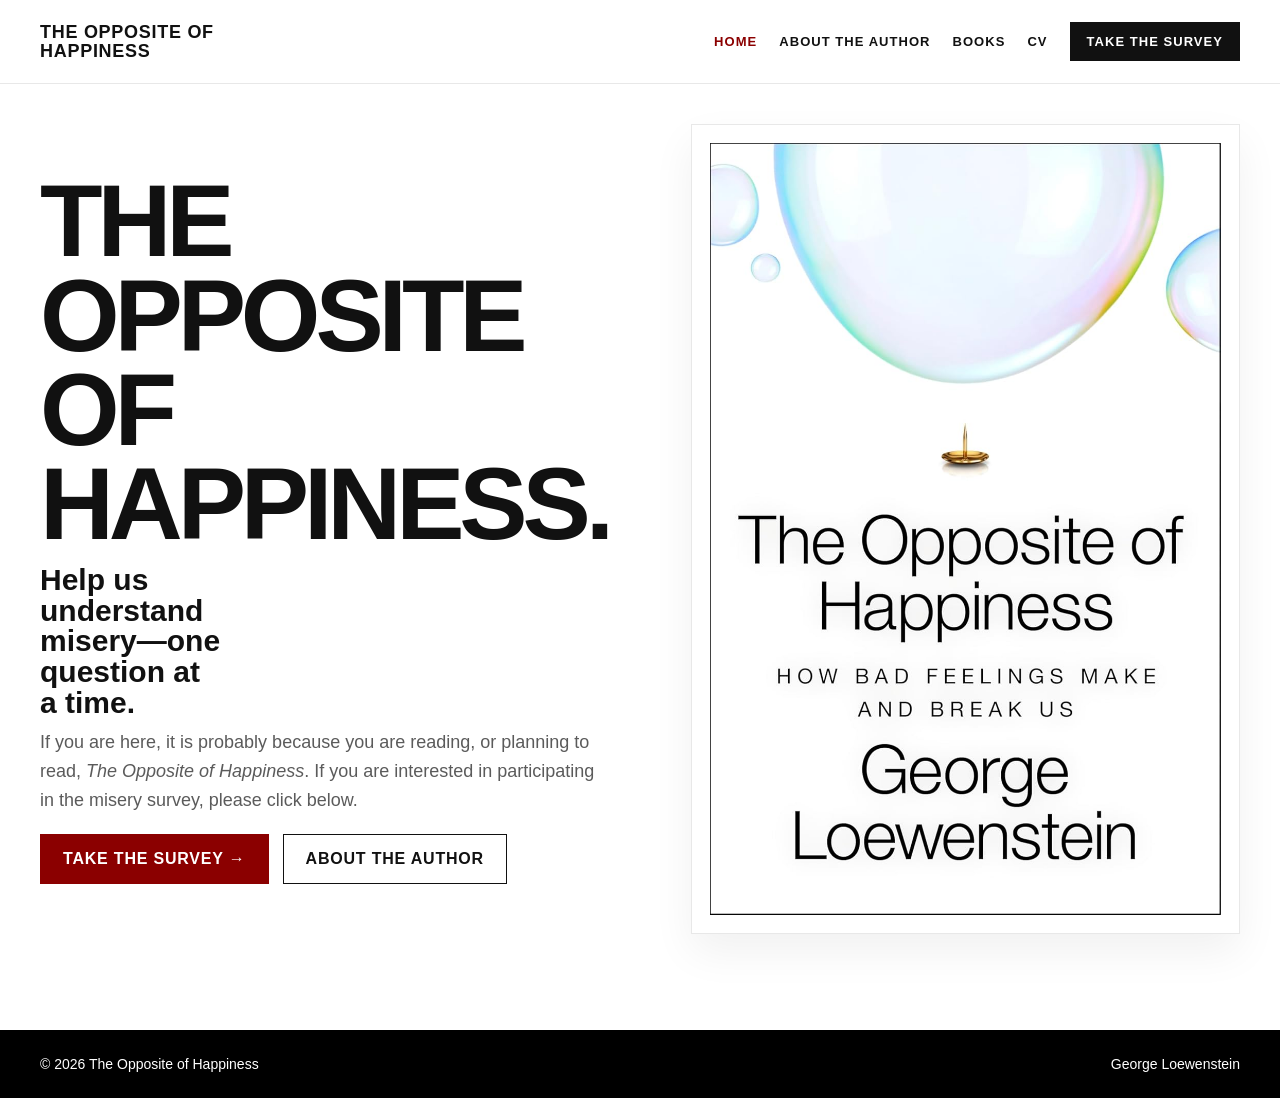
==== index.html @ dc407411 "feat: v2 implemented" ====
<!doctype html>
<html lang="en">
<head>
  <meta charset="utf-8">
  <meta name="viewport" content="width=device-width,initial-scale=1">
  <title>The Opposite of Happiness</title>
  <meta name="description" content="Help us understand misery—one question at a time.">
  <link rel="stylesheet" href="assets/styles.css">
</head>
<body>

<header class="header">
  <div class="container">
    <nav class="nav" aria-label="Primary">
      <a class="brand" href="index.html">The Opposite of<br>Happiness</a>
      <div class="navlinks">
        <a data-nav href="index.html">Home</a>
        <a data-nav href="about-the-author.html">About the Author</a>
        <a data-nav href="books.html">Books</a>
        <a href="https://www.cmu.edu/dietrich/sds/docs/loewenstein/loewenstein-cv.doc" target="_blank" rel="noopener">CV</a>
        <a class="cta-nav" href="https://cmu.ca1.qualtrics.com/jfe/form/SV_4It6OBu610P4zIi" target="_blank" rel="noopener">Take the Survey</a>
      </div>
    </nav>
  </div>
</header>

<main>
  <section class="hero">
    <div class="container hero-grid">
      <div>
        <h1 class="title">The Opposite<br>of<br>Happiness.</h1>
        <p class="subtitle">Help us understand misery—one question at a time.</p>
        <p class="lede">
          If you are here, it is probably because you are reading, or planning to read,
          <em>The Opposite of Happiness</em>. If you are interested in participating in the misery survey,
          please click below.
        </p>
        <div class="hero-actions">
          <a class="btn primary" href="https://cmu.ca1.qualtrics.com/jfe/form/SV_4It6OBu610P4zIi" target="_blank" rel="noopener">Take the Survey →</a>
          <a class="btn" href="about-the-author.html">About the Author</a>
        </div>
      </div>

      <div>
        <div class="cover-frame">
          <a href="https://www.amazon.com/Opposite-Happiness-Feelings-Humans_and-Humankind/dp/0063427060" target="_blank" rel="noopener" aria-label="View The Opposite of Happiness on Amazon">
            <img src="assets/images/cover.jpg" alt="Book cover of The Opposite of Happiness by George Loewenstein">
          </a>
        </div>
      </div>
    </div>
  </section>
</main>

<footer class="footer">
  <div class="container footer-inner">
    <div>© 2026 The Opposite of Happiness</div>
    <div>George Loewenstein</div>
  </div>
</footer>
<script src="assets/app.js"></script>
</body>
</html>
---- assets/styles.css ----
:root{
  --bg:#ffffff;
  --text:#111111;
  --muted:#5b5b5b;
  --accent:#8b0000;
  --border:#e8e8e8;
  --soft:#f7f7f7;
  --max:1200px;
  --font: Inter, Helvetica, Arial, sans-serif;
}

*{box-sizing:border-box}
html{scroll-behavior:smooth}
body{
  margin:0;
  background:var(--bg);
  color:var(--text);
  font-family:var(--font);
  -webkit-font-smoothing:antialiased;
  text-rendering:optimizeLegibility;
}
img{max-width:100%;display:block}
a{color:inherit}
.container{width:min(var(--max), calc(100% - 56px)); margin:0 auto}

.header{
  position:sticky;
  top:0;
  z-index:10;
  background:rgba(255,255,255,.96);
  backdrop-filter:blur(10px);
  border-bottom:1px solid var(--border);
}
.nav{
  display:flex;
  align-items:center;
  justify-content:space-between;
  gap:24px;
  padding:22px 0;
}
.brand{
  text-decoration:none;
  font-size:18px;
  font-weight:900;
  letter-spacing:.04em;
  text-transform:uppercase;
  line-height:1.05;
}
.navlinks{
  display:flex;
  align-items:center;
  justify-content:flex-end;
  gap:22px;
  flex-wrap:wrap;
}
.navlinks a{
  text-decoration:none;
  font-size:13px;
  font-weight:800;
  text-transform:uppercase;
  letter-spacing:.08em;
}
.navlinks a:hover,
.navlinks a.active{
  color:var(--accent);
}
.cta-nav{
  padding:11px 16px;
  background:var(--text);
  color:#fff !important;
  border:1px solid var(--text);
}

.hero{padding:40px 0 56px}
.hero-grid{
  display:grid;
  grid-template-columns:1.05fr .95fr;
  gap:44px;
  align-items:center;
}
.title{
  margin:0 0 14px;
  font-size:clamp(64px, 8vw, 110px);
  line-height:.92;
  font-weight:900;
  letter-spacing:-.05em;
  text-transform:uppercase;
}
.subtitle{
  margin:0 0 10px;
  font-size:30px;
  line-height:1.02;
  font-weight:800;
  max-width:11ch;
}
.lede{
  margin:0 0 18px;
  max-width:56ch;
  font-size:18px;
  line-height:1.62;
  color:var(--muted);
}
.hero-actions{
  display:flex;
  gap:14px;
  flex-wrap:wrap;
  margin-top:18px;
}
.btn{
  display:inline-flex;
  align-items:center;
  justify-content:center;
  padding:15px 22px;
  border:1px solid var(--text);
  text-decoration:none;
  text-transform:uppercase;
  letter-spacing:.05em;
  font-weight:800;
}
.btn.primary{
  background:var(--accent);
  border-color:var(--accent);
  color:#fff;
}
.btn:hover{transform:translateY(-1px)}
.caption{
  margin-top:10px;
  font-size:13px;
  color:var(--muted);
}
.cover-frame,
.panel{
  border:1px solid var(--border);
  background:#fff;
  padding:18px;
  box-shadow:0 18px 40px rgba(0,0,0,.06);
}
.section{padding:24px 0 80px}
.section-header{
  display:flex;
  justify-content:space-between;
  align-items:end;
  gap:24px;
  padding-bottom:18px;
  border-bottom:1px solid var(--border);
  margin-bottom:28px;
}
.kicker{
  font-size:12px;
  font-weight:800;
  letter-spacing:.1em;
  text-transform:uppercase;
  color:var(--accent);
}
.h2{
  margin:4px 0 0;
  font-size:38px;
  line-height:1;
  font-weight:900;
  letter-spacing:-.03em;
  text-transform:uppercase;
}
.contact-box{
  border:1px solid var(--border);
  background:var(--soft);
  padding:24px;
  display:flex;
  justify-content:space-between;
  align-items:center;
  gap:24px;
  flex-wrap:wrap;
}

.author-layout{
  display:grid;
  grid-template-columns:.8fr 1.2fr;
  gap:30px;
  align-items:start;
}
.author-meta h3{
  margin:0 0 12px;
  font-size:22px;
  font-weight:900;
  letter-spacing:-.02em;
  text-transform:uppercase;
}
.author-meta p{
  margin:0;
  color:var(--muted);
  font-size:17px;
  line-height:1.7;
}
.link-grid{
  display:grid;
  grid-template-columns:repeat(2, minmax(0,1fr));
  gap:12px;
  margin-top:22px;
}
.link-card{
  border:1px solid var(--border);
  background:var(--soft);
  padding:16px;
  text-decoration:none;
}
.link-card span{display:block}
.link-card .small{
  font-size:12px;
  color:var(--muted);
  font-weight:800;
  letter-spacing:.08em;
  text-transform:uppercase;
}
.link-card .big{
  margin-top:6px;
  font-weight:800;
}
.link-card:hover{
  border-color:var(--accent);
  color:var(--accent);
}

.books-grid{
  display:grid;
  grid-template-columns:repeat(2, minmax(0,1fr));
  gap:24px;
}
.book-card{
  border:1px solid var(--border);
  background:#fff;
  padding:18px;
  text-decoration:none;
}
.book-thumb{
  aspect-ratio:3 / 4;
  overflow:hidden;
  background:var(--soft);
  display:flex;
  align-items:center;
  justify-content:center;
}
.book-thumb img{
  width:100%;
  height:100%;
  object-fit:cover;
}
.book-info h3{
  margin:16px 0 8px;
  font-size:28px;
  line-height:1;
  font-weight:900;
  letter-spacing:-.03em;
}
.book-info p{
  margin:0;
  color:var(--muted);
  font-size:16px;
  line-height:1.6;
}

.gallery{
  display:grid;
  grid-template-columns:1.35fr .85fr .85fr;
  gap:16px;
}
.tile{
  min-height:220px;
  overflow:hidden;
  border:1px solid var(--border);
  background:var(--soft);
}
.tile.tall{
  grid-row:span 2;
  min-height:456px;
}
.tile img{
  width:100%;
  height:100%;
  object-fit:cover;
}

.footer{
  margin-top:40px;
  background:#000;
  color:#fff;
  padding:26px 0;
}
.footer-inner{
  display:flex;
  justify-content:space-between;
  align-items:center;
  gap:18px;
  flex-wrap:wrap;
  font-size:14px;
}

@media (max-width: 980px){
  .hero-grid,
  .author-layout,
  .books-grid,
  .gallery{
    grid-template-columns:1fr;
  }
  .tile.tall{
    grid-row:auto;
    min-height:260px;
  }
  .subtitle{max-width:none}
  .link-grid{grid-template-columns:1fr}
}

@media (max-width: 640px){
  .container{width:min(var(--max), calc(100% - 32px))}
  .nav{
    flex-direction:column;
    align-items:flex-start;
  }
  .navlinks{gap:14px}
  .title{font-size:56px}
  .subtitle{font-size:24px}
}


/* polish pass */
.btn{
  transition: transform .14s ease, box-shadow .14s ease, background-color .14s ease, border-color .14s ease;
}
.btn:hover{
  box-shadow: 0 10px 24px rgba(0,0,0,.08);
}
.cover-frame,
.panel,
.book-card,
.link-card{
  transition: transform .16s ease, box-shadow .16s ease, border-color .16s ease;
}
.cover-frame:hover,
.panel:hover,
.book-card:hover,
.link-card:hover{
  transform: translateY(-2px);
  box-shadow: 0 18px 34px rgba(0,0,0,.08);
}
.title,
.h2,
.brand{
  text-wrap: balance;
}
@media (max-width: 980px){
  .hero{padding:28px 0 44px}
}
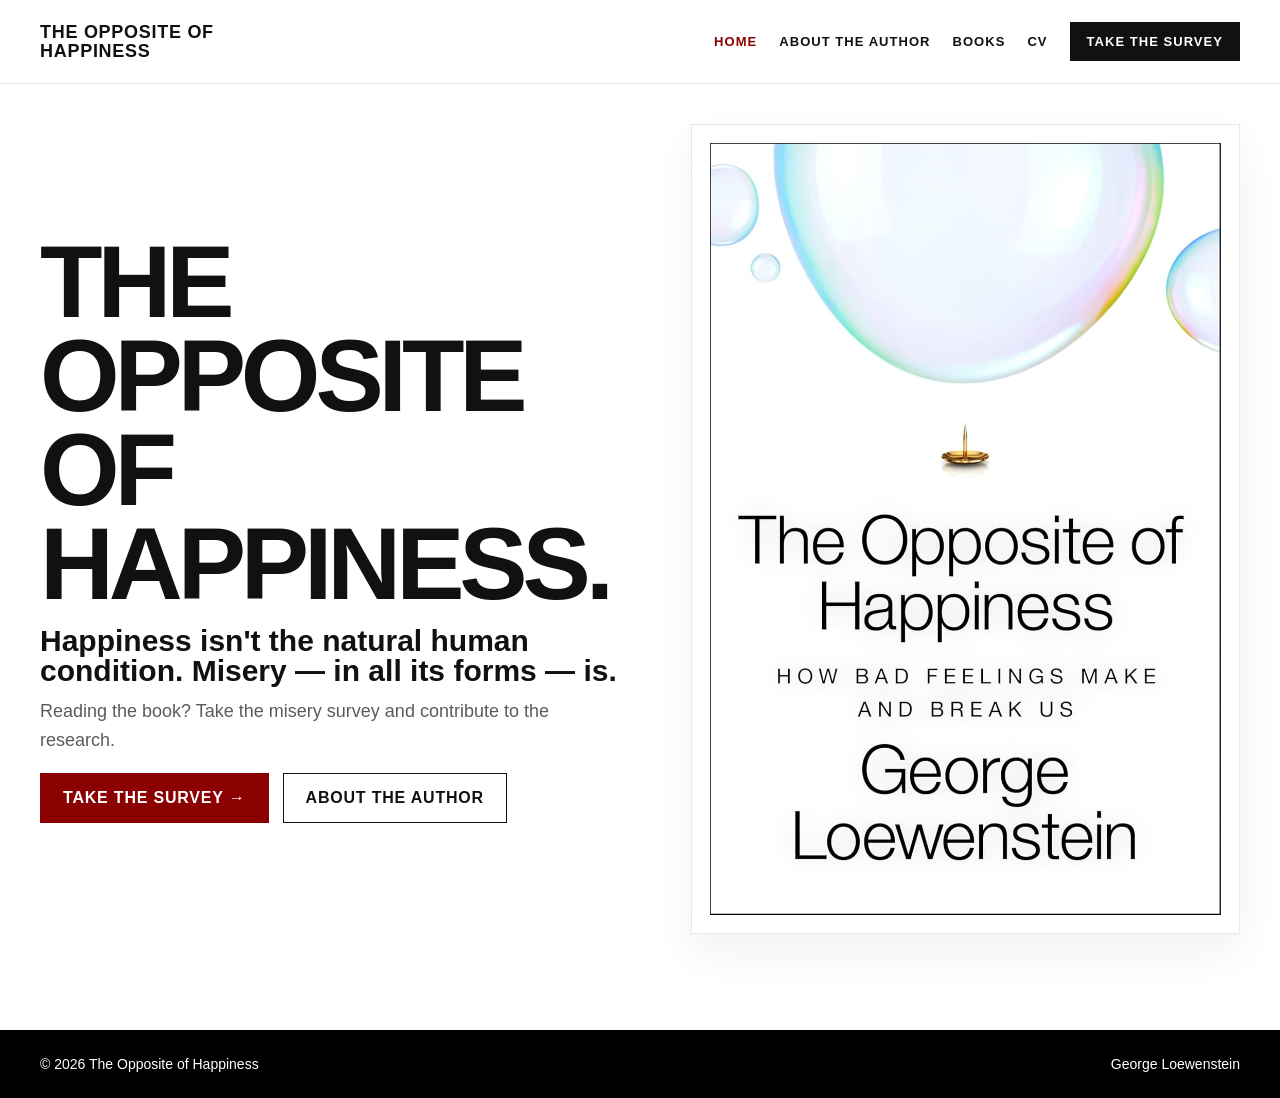
==== commit d5091592: "feat: content and UX improvements - Add Open Graph and Twitter Card meta tags to all pages - Add SVG" ====
--- a/index.html
+++ b/index.html
@@ -5,6 +5,14 @@
   <meta name="viewport" content="width=device-width,initial-scale=1">
   <title>The Opposite of Happiness</title>
   <meta name="description" content="Help us understand misery—one question at a time.">
+  <meta property="og:type" content="website">
+  <meta property="og:title" content="The Opposite of Happiness">
+  <meta property="og:description" content="Help us understand misery—one question at a time. A book by George Loewenstein, behavioral economist at Carnegie Mellon University.">
+  <meta property="og:image" content="assets/images/cover.jpg">
+  <meta name="twitter:card" content="summary_large_image">
+  <meta name="twitter:title" content="The Opposite of Happiness">
+  <meta name="twitter:description" content="Help us understand misery—one question at a time.">
+  <link rel="icon" type="image/svg+xml" href="assets/favicon.svg">
   <link rel="stylesheet" href="assets/styles.css">
 </head>
 <body>
@@ -29,11 +37,9 @@
     <div class="container hero-grid">
       <div>
         <h1 class="title">The Opposite<br>of<br>Happiness.</h1>
-        <p class="subtitle">Help us understand misery—one question at a time.</p>
+        <p class="subtitle">Happiness isn't the natural human condition. Misery — in all its forms — is.</p>
         <p class="lede">
-          If you are here, it is probably because you are reading, or planning to read,
-          <em>The Opposite of Happiness</em>. If you are interested in participating in the misery survey,
-          please click below.
+          Reading the book? Take the misery survey and contribute to the research.
         </p>
         <div class="hero-actions">
           <a class="btn primary" href="https://cmu.ca1.qualtrics.com/jfe/form/SV_4It6OBu610P4zIi" target="_blank" rel="noopener">Take the Survey →</a>
--- a/assets/styles.css
+++ b/assets/styles.css
@@ -91,7 +91,6 @@
   font-size:30px;
   line-height:1.02;
   font-weight:800;
-  max-width:11ch;
 }
 .lede{
   margin:0 0 18px;
@@ -223,6 +222,7 @@
   display:grid;
   grid-template-columns:repeat(2, minmax(0,1fr));
   gap:24px;
+  max-width:680px;
 }
 .book-card{
   border:1px solid var(--border);
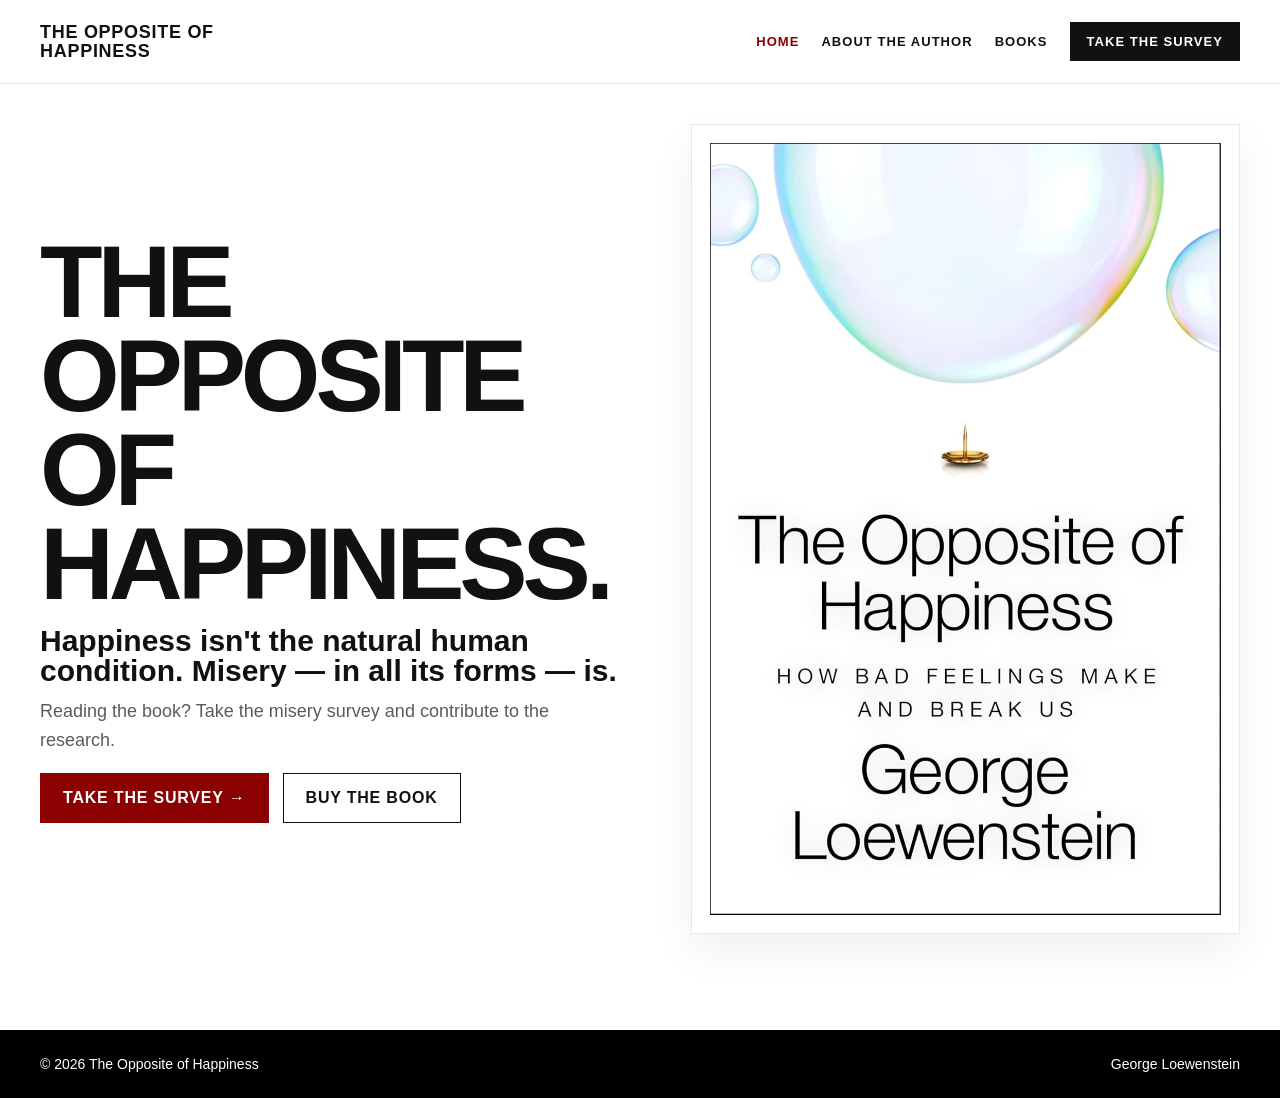
==== commit ec23b350: "feat: added retail links, removed personal site for now" ====
--- a/index.html
+++ b/index.html
@@ -25,7 +25,6 @@
         <a data-nav href="index.html">Home</a>
         <a data-nav href="about-the-author.html">About the Author</a>
         <a data-nav href="books.html">Books</a>
-        <a href="https://www.cmu.edu/dietrich/sds/docs/loewenstein/loewenstein-cv.doc" target="_blank" rel="noopener">CV</a>
         <a class="cta-nav" href="https://cmu.ca1.qualtrics.com/jfe/form/SV_4It6OBu610P4zIi" target="_blank" rel="noopener">Take the Survey</a>
       </div>
     </nav>
@@ -43,13 +42,13 @@
         </p>
         <div class="hero-actions">
           <a class="btn primary" href="https://cmu.ca1.qualtrics.com/jfe/form/SV_4It6OBu610P4zIi" target="_blank" rel="noopener">Take the Survey →</a>
-          <a class="btn" href="about-the-author.html">About the Author</a>
+          <a class="btn" href="books.html">Buy the Book</a>
         </div>
       </div>
 
       <div>
         <div class="cover-frame">
-          <a href="https://www.amazon.com/Opposite-Happiness-Feelings-Humans_and-Humankind/dp/0063427060" target="_blank" rel="noopener" aria-label="View The Opposite of Happiness on Amazon">
+          <a href="books.html" aria-label="View books by George Loewenstein">
             <img src="assets/images/cover.jpg" alt="Book cover of The Opposite of Happiness by George Loewenstein">
           </a>
         </div>
--- a/assets/styles.css
+++ b/assets/styles.css
@@ -191,7 +191,7 @@
 }
 .link-grid{
   display:grid;
-  grid-template-columns:repeat(2, minmax(0,1fr));
+  grid-template-columns:1fr;
   gap:12px;
   margin-top:22px;
 }
@@ -255,6 +255,26 @@
   color:var(--muted);
   font-size:16px;
   line-height:1.6;
+}
+.retailer-links{
+  margin-top:14px;
+  padding-top:14px;
+  border-top:1px solid var(--border);
+  line-height:2;
+}
+.retailer-link{
+  font-size:14px;
+  text-decoration:none;
+  color:var(--accent);
+  transition:color .14s ease;
+}
+.retailer-link+.retailer-link::before{
+  content:'· ';
+  color:var(--border);
+  margin-right:2px;
+}
+.retailer-link:hover{
+  color:var(--text);
 }
 
 .gallery{
@@ -329,13 +349,11 @@
 }
 .cover-frame,
 .panel,
-.book-card,
 .link-card{
   transition: transform .16s ease, box-shadow .16s ease, border-color .16s ease;
 }
 .cover-frame:hover,
 .panel:hover,
-.book-card:hover,
 .link-card:hover{
   transform: translateY(-2px);
   box-shadow: 0 18px 34px rgba(0,0,0,.08);
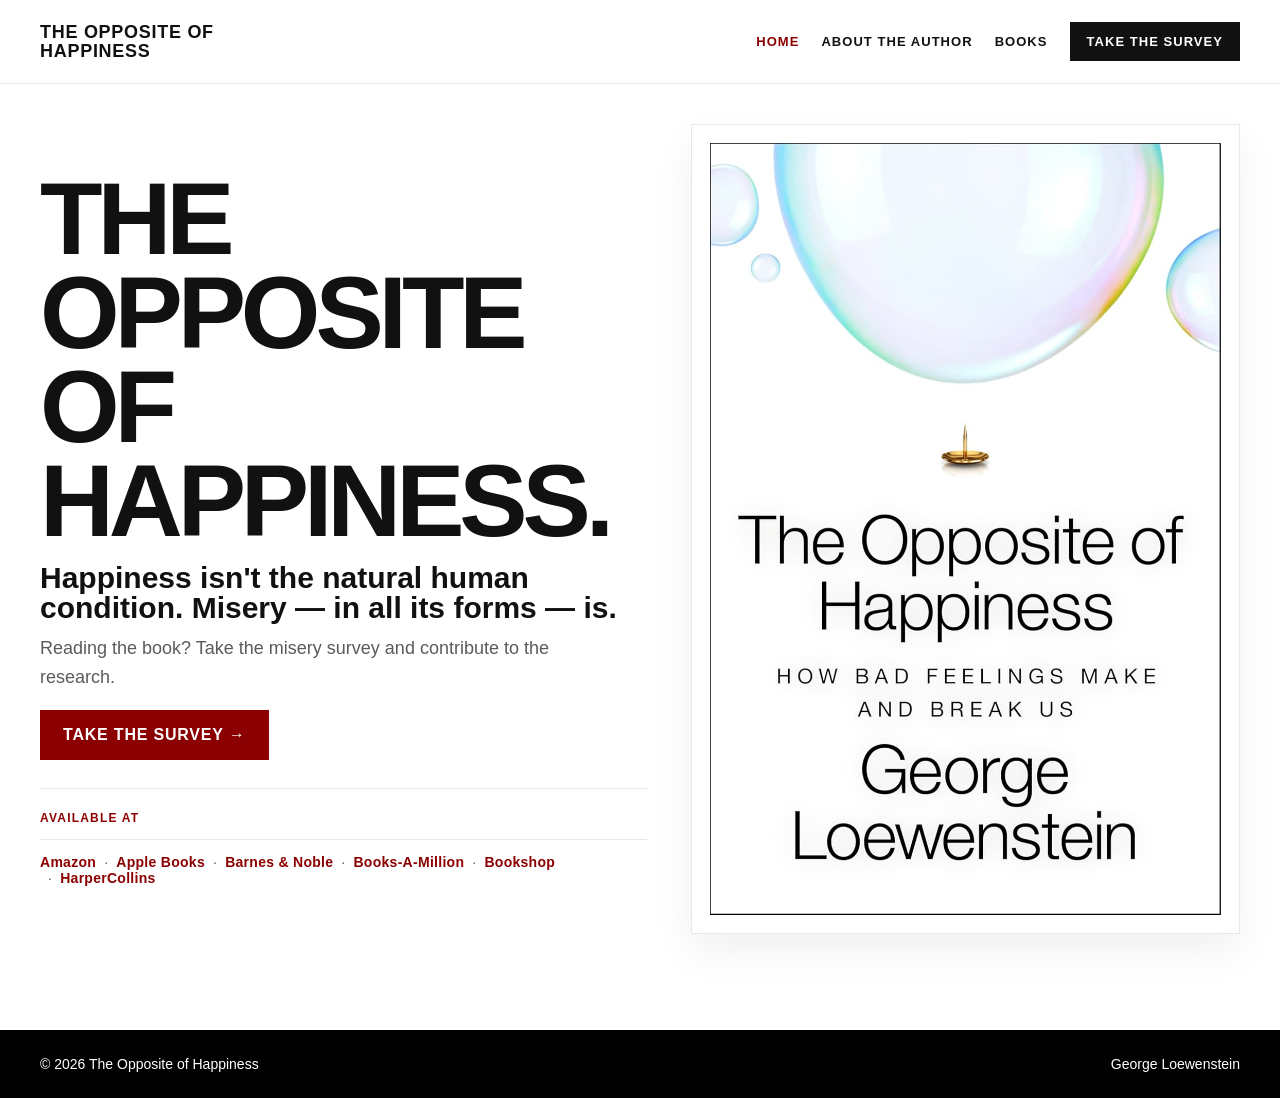
==== commit d27c9ee2: "feat: retailer links, bio update, CV, photo, and UX polish - Add retailer links (Amazon, Apple Books" ====
--- a/index.html
+++ b/index.html
@@ -42,7 +42,17 @@
         </p>
         <div class="hero-actions">
           <a class="btn primary" href="https://cmu.ca1.qualtrics.com/jfe/form/SV_4It6OBu610P4zIi" target="_blank" rel="noopener">Take the Survey →</a>
-          <a class="btn" href="books.html">Buy the Book</a>
+        </div>
+        <div class="hero-buy">
+          <div class="kicker">Available at</div>
+          <div class="retailer-links">
+            <a class="retailer-link" href="https://aps.harpercollins.com/athrweb?isbn=9780063427068&retailer=amazon&locale=US" target="_blank" rel="noopener">Amazon</a>
+            <a class="retailer-link" href="https://aps.harpercollins.com/athrweb?isbn=9780063427068&retailer=apple&locale=US" target="_blank" rel="noopener">Apple Books</a>
+            <a class="retailer-link" href="https://aps.harpercollins.com/athrweb?isbn=9780063427068&retailer=barnesandnoble&locale=US" target="_blank" rel="noopener">Barnes &amp; Noble</a>
+            <a class="retailer-link" href="https://aps.harpercollins.com/athrweb?isbn=9780063427068&retailer=booksamillion&locale=US" target="_blank" rel="noopener">Books-A-Million</a>
+            <a class="retailer-link" href="https://aps.harpercollins.com/athrweb?isbn=9780063427068&retailer=bookshop&locale=US" target="_blank" rel="noopener">Bookshop</a>
+            <a class="retailer-link" href="https://aps.harpercollins.com/athrweb?isbn=9780063427068&retailer=harpercollins&locale=US" target="_blank" rel="noopener">HarperCollins</a>
+          </div>
         </div>
       </div>
 
--- a/assets/styles.css
+++ b/assets/styles.css
@@ -241,7 +241,8 @@
 .book-thumb img{
   width:100%;
   height:100%;
-  object-fit:cover;
+  object-fit:contain;
+  background:#fff;
 }
 .book-info h3{
   margin:16px 0 8px;
@@ -250,31 +251,41 @@
   font-weight:900;
   letter-spacing:-.03em;
 }
-.book-info p{
-  margin:0;
-  color:var(--muted);
-  font-size:16px;
-  line-height:1.6;
-}
 .retailer-links{
+  display:flex;
+  flex-wrap:wrap;
+  gap:0;
   margin-top:14px;
   padding-top:14px;
   border-top:1px solid var(--border);
-  line-height:2;
 }
 .retailer-link{
+  color:var(--accent);
+  text-decoration:none;
+  font-weight:700;
   font-size:14px;
-  text-decoration:none;
-  color:var(--accent);
-  transition:color .14s ease;
+  letter-spacing:.02em;
 }
 .retailer-link+.retailer-link::before{
-  content:'· ';
-  color:var(--border);
-  margin-right:2px;
-}
-.retailer-link:hover{
-  color:var(--text);
+  content:'·';
+  padding:0 8px;
+  color:var(--muted);
+  font-weight:400;
+}
+.retailer-link:hover{text-decoration:underline}
+
+.hero-buy{
+  margin-top:28px;
+  padding-top:22px;
+  border-top:1px solid var(--border);
+}
+.hero-buy .kicker{margin-bottom:10px}
+
+.book-info p{
+  margin:0;
+  color:var(--muted);
+  font-size:16px;
+  line-height:1.6;
 }
 
 .gallery{
@@ -349,11 +360,13 @@
 }
 .cover-frame,
 .panel,
+.book-card,
 .link-card{
   transition: transform .16s ease, box-shadow .16s ease, border-color .16s ease;
 }
 .cover-frame:hover,
 .panel:hover,
+.book-card:hover,
 .link-card:hover{
   transform: translateY(-2px);
   box-shadow: 0 18px 34px rgba(0,0,0,.08);
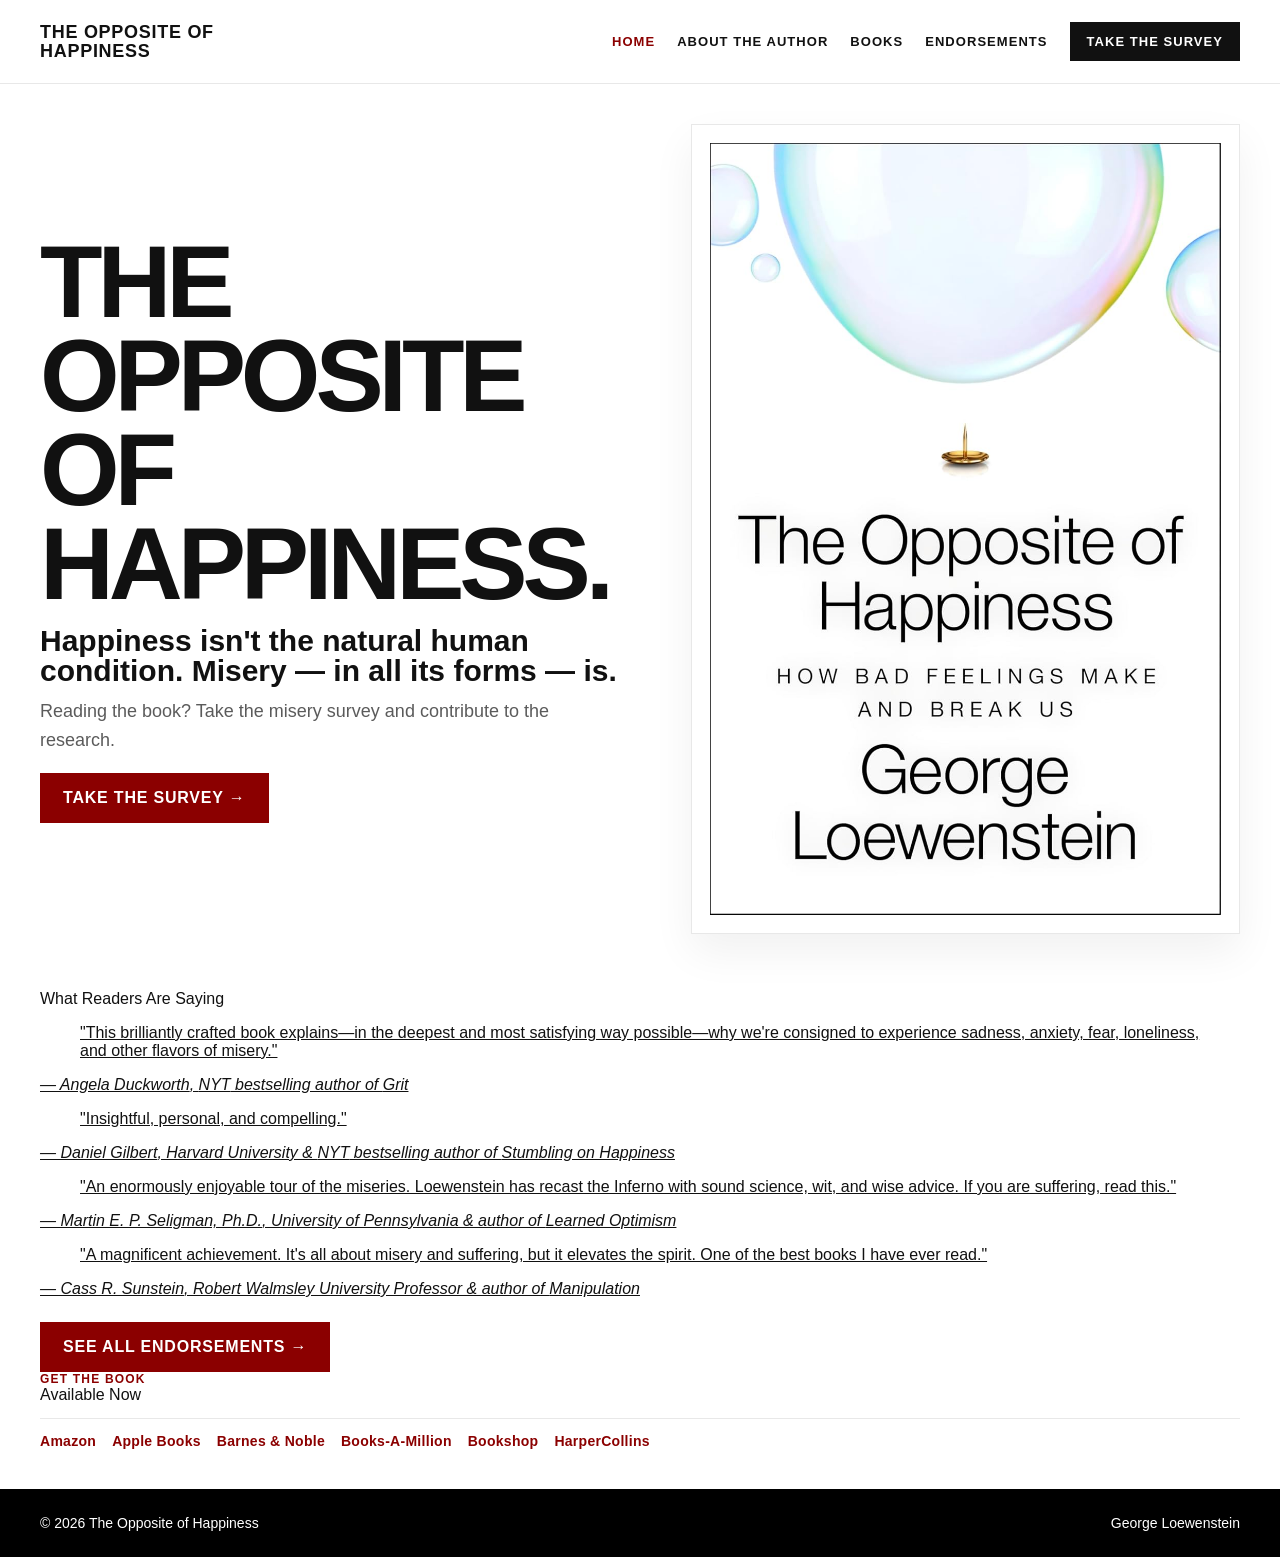
==== commit eaa94a32: "Update index.html" ====
--- a/index.html
+++ b/index.html
@@ -25,6 +25,7 @@
         <a data-nav href="index.html">Home</a>
         <a data-nav href="about-the-author.html">About the Author</a>
         <a data-nav href="books.html">Books</a>
+        <a data-nav href="endorsements.html">Endorsements</a>
         <a class="cta-nav" href="https://cmu.ca1.qualtrics.com/jfe/form/SV_4It6OBu610P4zIi" target="_blank" rel="noopener">Take the Survey</a>
       </div>
     </nav>
@@ -32,6 +33,8 @@
 </header>
 
 <main>
+
+  <!-- HERO -->
   <section class="hero">
     <div class="container hero-grid">
       <div>
@@ -43,19 +46,7 @@
         <div class="hero-actions">
           <a class="btn primary" href="https://cmu.ca1.qualtrics.com/jfe/form/SV_4It6OBu610P4zIi" target="_blank" rel="noopener">Take the Survey →</a>
         </div>
-        <div class="hero-buy">
-          <div class="kicker">Available at</div>
-          <div class="retailer-links">
-            <a class="retailer-link" href="https://aps.harpercollins.com/athrweb?isbn=9780063427068&retailer=amazon&locale=US" target="_blank" rel="noopener">Amazon</a>
-            <a class="retailer-link" href="https://aps.harpercollins.com/athrweb?isbn=9780063427068&retailer=apple&locale=US" target="_blank" rel="noopener">Apple Books</a>
-            <a class="retailer-link" href="https://aps.harpercollins.com/athrweb?isbn=9780063427068&retailer=barnesandnoble&locale=US" target="_blank" rel="noopener">Barnes &amp; Noble</a>
-            <a class="retailer-link" href="https://aps.harpercollins.com/athrweb?isbn=9780063427068&retailer=booksamillion&locale=US" target="_blank" rel="noopener">Books-A-Million</a>
-            <a class="retailer-link" href="https://aps.harpercollins.com/athrweb?isbn=9780063427068&retailer=bookshop&locale=US" target="_blank" rel="noopener">Bookshop</a>
-            <a class="retailer-link" href="https://aps.harpercollins.com/athrweb?isbn=9780063427068&retailer=harpercollins&locale=US" target="_blank" rel="noopener">HarperCollins</a>
-          </div>
-        </div>
       </div>
-
       <div>
         <div class="cover-frame">
           <a href="books.html" aria-label="View books by George Loewenstein">
@@ -65,6 +56,63 @@
       </div>
     </div>
   </section>
+
+  <!-- WHAT READERS ARE SAYING -->
+  <section class="praise-section">
+    <div class="container">
+      <div class="praise-heading">
+        <div class="praise-kicker">What Readers Are Saying</div>
+      </div>
+
+      <div class="praise-grid">
+
+        <a class="praise-card" href="endorsements.html#duckworth">
+          <blockquote class="praise-quote">"This brilliantly crafted book explains—in the deepest and most satisfying way possible—why we're consigned to experience sadness, anxiety, fear, loneliness, and other flavors of misery."</blockquote>
+          <cite class="praise-attr">— Angela Duckworth<span class="praise-title">, <em>NYT</em> bestselling author of <em>Grit</em></span></cite>
+        </a>
+
+        <a class="praise-card" href="endorsements.html#gilbert">
+          <blockquote class="praise-quote">"Insightful, personal, and compelling."</blockquote>
+          <cite class="praise-attr">— Daniel Gilbert<span class="praise-title">, Harvard University &amp; <em>NYT</em> bestselling author of <em>Stumbling on Happiness</em></span></cite>
+        </a>
+
+        <a class="praise-card" href="endorsements.html#seligman">
+          <blockquote class="praise-quote">"An enormously enjoyable tour of the miseries. Loewenstein has recast the Inferno with sound science, wit, and wise advice. If you are suffering, read this."</blockquote>
+          <cite class="praise-attr">— Martin E. P. Seligman, Ph.D.<span class="praise-title">, University of Pennsylvania &amp; author of <em>Learned Optimism</em></span></cite>
+        </a>
+
+        <a class="praise-card" href="endorsements.html#sunstein">
+          <blockquote class="praise-quote">"A magnificent achievement. It's all about misery and suffering, but it elevates the spirit. One of the best books I have ever read."</blockquote>
+          <cite class="praise-attr">— Cass R. Sunstein<span class="praise-title">, Robert Walmsley University Professor &amp; author of <em>Manipulation</em></span></cite>
+        </a>
+
+      </div>
+      <div style="margin-top:24px">
+        <a class="btn primary" href="endorsements.html">See all endorsements →</a>
+      </div>
+    </div>
+  </section>
+
+  <!-- AVAILABLE AT — bottom of page -->
+  <section class="buy-section">
+    <div class="container">
+      <div class="buy-inner">
+        <div class="buy-left">
+          <div class="kicker">Get the Book</div>
+          <div class="buy-title">Available Now</div>
+        </div>
+        <div class="retailer-links buy-links">
+          <a class="retailer-link" href="https://aps.harpercollins.com/athrweb?isbn=9780063427068&retailer=amazon&locale=US" target="_blank" rel="noopener">Amazon</a>
+          <a class="retailer-link" href="https://aps.harpercollins.com/athrweb?isbn=9780063427068&retailer=apple&locale=US" target="_blank" rel="noopener">Apple Books</a>
+          <a class="retailer-link" href="https://aps.harpercollins.com/athrweb?isbn=9780063427068&retailer=barnesandnoble&locale=US" target="_blank" rel="noopener">Barnes &amp; Noble</a>
+          <a class="retailer-link" href="https://aps.harpercollins.com/athrweb?isbn=9780063427068&retailer=booksamillion&locale=US" target="_blank" rel="noopener">Books-A-Million</a>
+          <a class="retailer-link" href="https://aps.harpercollins.com/athrweb?isbn=9780063427068&retailer=bookshop&locale=US" target="_blank" rel="noopener">Bookshop</a>
+          <a class="retailer-link" href="https://aps.harpercollins.com/athrweb?isbn=9780063427068&retailer=harpercollins&locale=US" target="_blank" rel="noopener">HarperCollins</a>
+        </div>
+      </div>
+    </div>
+  </section>
+
 </main>
 
 <footer class="footer">
--- a/assets/styles.css
+++ b/assets/styles.css
@@ -254,7 +254,7 @@
 .retailer-links{
   display:flex;
   flex-wrap:wrap;
-  gap:0;
+  gap:6px 16px;
   margin-top:14px;
   padding-top:14px;
   border-top:1px solid var(--border);
@@ -265,12 +265,6 @@
   font-weight:700;
   font-size:14px;
   letter-spacing:.02em;
-}
-.retailer-link+.retailer-link::before{
-  content:'·';
-  padding:0 8px;
-  color:var(--muted);
-  font-weight:400;
 }
 .retailer-link:hover{text-decoration:underline}
 
@@ -360,13 +354,11 @@
 }
 .cover-frame,
 .panel,
-.book-card,
 .link-card{
   transition: transform .16s ease, box-shadow .16s ease, border-color .16s ease;
 }
 .cover-frame:hover,
 .panel:hover,
-.book-card:hover,
 .link-card:hover{
   transform: translateY(-2px);
   box-shadow: 0 18px 34px rgba(0,0,0,.08);
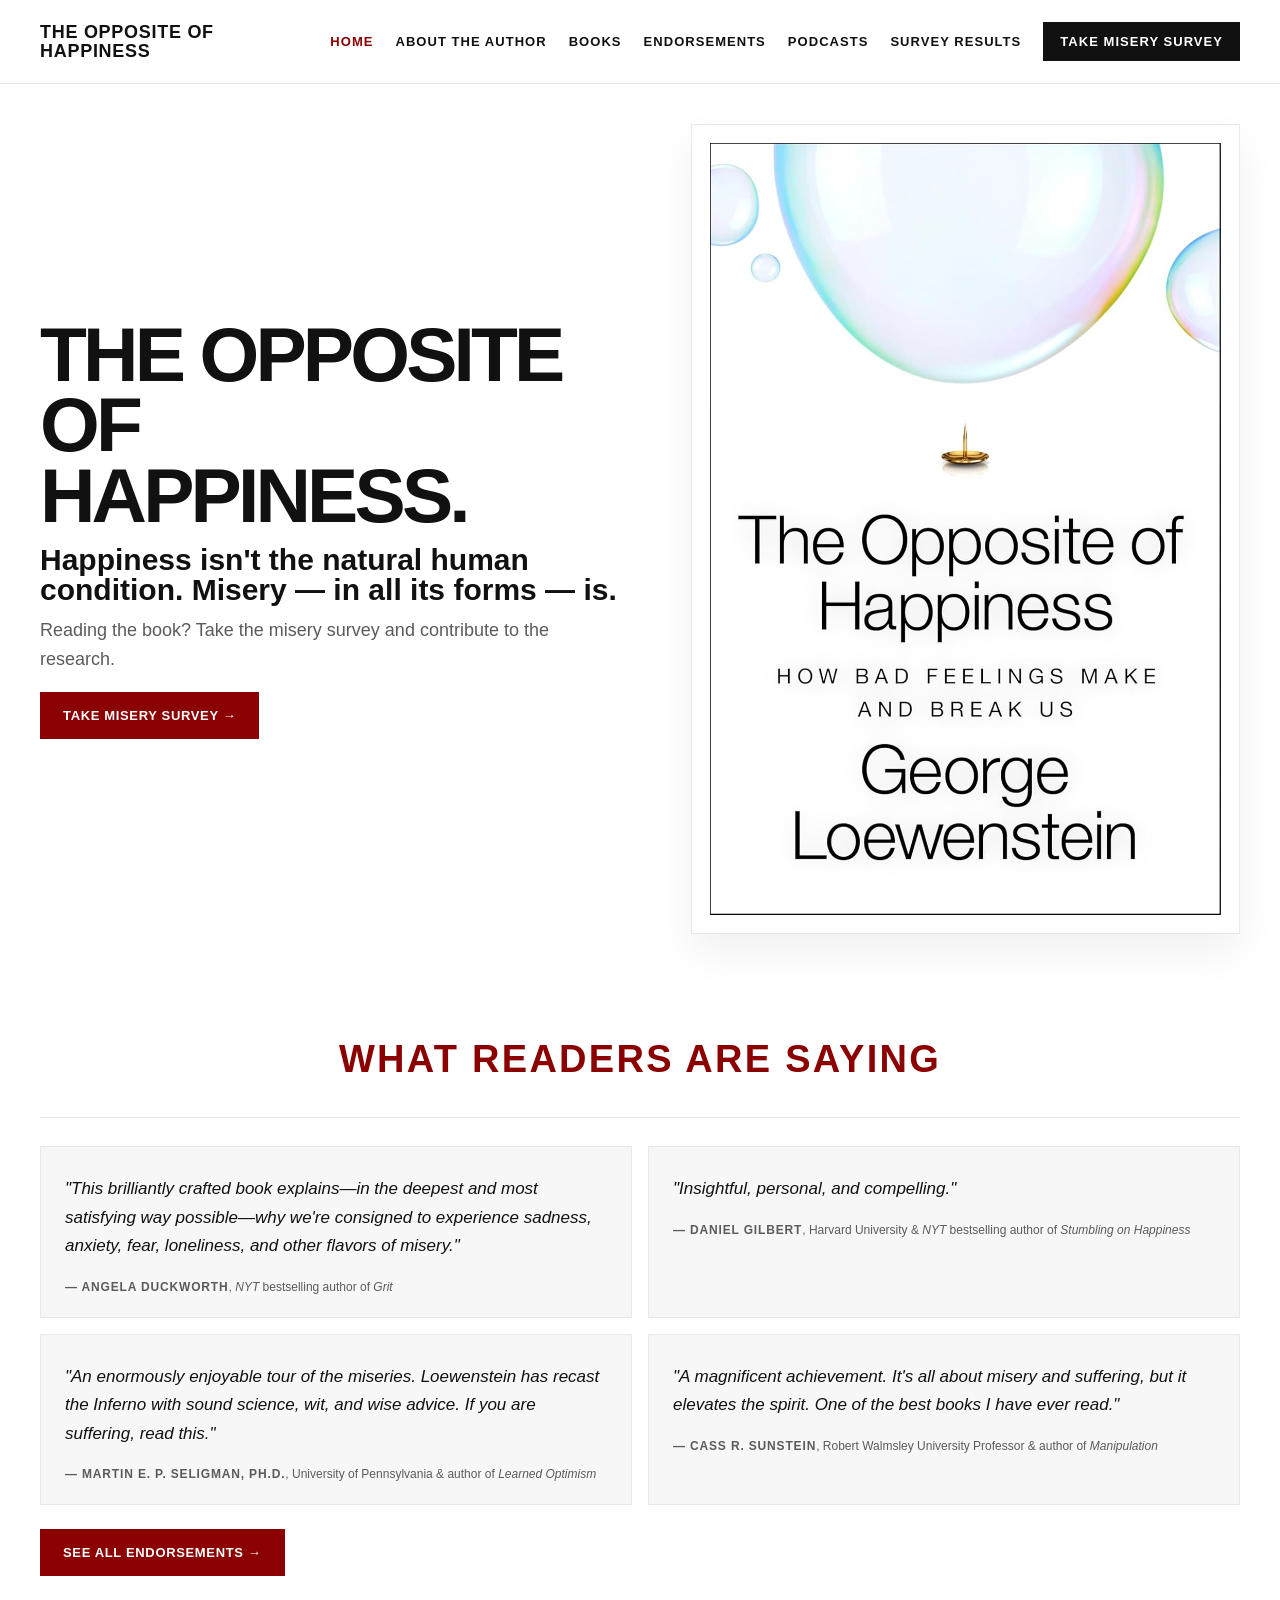
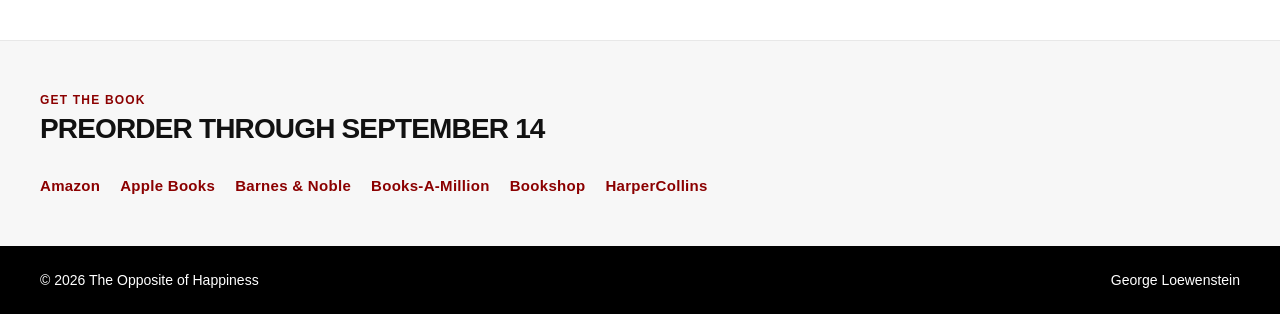
==== commit 4e59ede7: "Update index.html" ====
--- a/index.html
+++ b/index.html
@@ -26,7 +26,9 @@
         <a data-nav href="about-the-author.html">About the Author</a>
         <a data-nav href="books.html">Books</a>
         <a data-nav href="endorsements.html">Endorsements</a>
-        <a class="cta-nav" href="https://cmu.ca1.qualtrics.com/jfe/form/SV_4It6OBu610P4zIi" target="_blank" rel="noopener">Take the Survey</a>
+        <a data-nav href="podcasts.html">Podcasts</a>
+        <a data-nav href="misery-survey-results.html">Survey Results</a>
+        <a class="cta-nav" href="https://cmu.ca1.qualtrics.com/jfe/form/SV_4It6OBu610P4zIi" target="_blank" rel="noopener">Take Misery Survey</a>
       </div>
     </nav>
   </div>
@@ -44,7 +46,7 @@
           Reading the book? Take the misery survey and contribute to the research.
         </p>
         <div class="hero-actions">
-          <a class="btn primary" href="https://cmu.ca1.qualtrics.com/jfe/form/SV_4It6OBu610P4zIi" target="_blank" rel="noopener">Take the Survey →</a>
+          <a class="btn primary" href="https://cmu.ca1.qualtrics.com/jfe/form/SV_4It6OBu610P4zIi" target="_blank" rel="noopener">Take Misery Survey →</a>
         </div>
       </div>
       <div>
@@ -99,7 +101,7 @@
       <div class="buy-inner">
         <div class="buy-left">
           <div class="kicker">Get the Book</div>
-          <div class="buy-title">Available Now</div>
+          <div class="buy-title" data-expiry="2026-09-14T12:00:00-04:00" data-after-expiry="Available Now">Preorder Through September 14</div>
         </div>
         <div class="retailer-links buy-links">
           <a class="retailer-link" href="https://aps.harpercollins.com/athrweb?isbn=9780063427068&retailer=amazon&locale=US" target="_blank" rel="noopener">Amazon</a>
--- a/assets/styles.css
+++ b/assets/styles.css
@@ -71,6 +71,7 @@
   border:1px solid var(--text);
 }
 
+/* HERO */
 .hero{padding:40px 0 56px}
 .hero-grid{
   display:grid;
@@ -80,7 +81,7 @@
 }
 .title{
   margin:0 0 14px;
-  font-size:clamp(64px, 8vw, 110px);
+  font-size:clamp(44px, 6vw, 82px);
   line-height:.92;
   font-weight:900;
   letter-spacing:-.05em;
@@ -115,13 +116,18 @@
   text-transform:uppercase;
   letter-spacing:.05em;
   font-weight:800;
+  font-size:13px;
+  transition: transform .14s ease, box-shadow .14s ease, background-color .14s ease, border-color .14s ease;
 }
 .btn.primary{
   background:var(--accent);
   border-color:var(--accent);
   color:#fff;
 }
-.btn:hover{transform:translateY(-1px)}
+.btn:hover{
+  transform:translateY(-1px);
+  box-shadow: 0 10px 24px rgba(0,0,0,.08);
+}
 .caption{
   margin-top:10px;
   font-size:13px;
@@ -133,6 +139,12 @@
   background:#fff;
   padding:18px;
   box-shadow:0 18px 40px rgba(0,0,0,.06);
+  transition: transform .16s ease, box-shadow .16s ease;
+}
+.cover-frame:hover,
+.panel:hover{
+  transform: translateY(-2px);
+  box-shadow: 0 24px 48px rgba(0,0,0,.1);
 }
 .section{padding:24px 0 80px}
 .section-header{
@@ -200,6 +212,7 @@
   background:var(--soft);
   padding:16px;
   text-decoration:none;
+  transition: transform .16s ease, box-shadow .16s ease, border-color .16s ease;
 }
 .link-card span{display:block}
 .link-card .small{
@@ -216,6 +229,8 @@
 .link-card:hover{
   border-color:var(--accent);
   color:var(--accent);
+  transform: translateY(-2px);
+  box-shadow: 0 18px 34px rgba(0,0,0,.08);
 }
 
 .books-grid{
@@ -268,13 +283,6 @@
 }
 .retailer-link:hover{text-decoration:underline}
 
-.hero-buy{
-  margin-top:28px;
-  padding-top:22px;
-  border-top:1px solid var(--border);
-}
-.hero-buy .kicker{margin-bottom:10px}
-
 .book-info p{
   margin:0;
   color:var(--muted);
@@ -304,7 +312,7 @@
 }
 
 .footer{
-  margin-top:40px;
+  margin-top:0;
   background:#000;
   color:#fff;
   padding:26px 0;
@@ -318,56 +326,166 @@
   font-size:14px;
 }
 
+/* =============================================
+   HOME: PRAISE SECTION
+   ============================================= */
+.praise-section{
+  padding:0 0 64px;
+}
+.praise-heading{
+  text-align:center;
+  padding:48px 0 36px;
+  border-bottom:1px solid var(--border);
+  margin-bottom:28px;
+}
+.praise-kicker{
+  font-size:clamp(22px, 3vw, 38px);
+  font-weight:900;
+  letter-spacing:.06em;
+  text-transform:uppercase;
+  color:var(--accent);
+}
+.praise-grid{
+  display:grid;
+  grid-template-columns:repeat(2, 1fr);
+  gap:16px;
+}
+.praise-card{
+  display:block;
+  text-decoration:none;
+  color:var(--text);
+  background:var(--soft);
+  border:1px solid var(--border);
+  padding:28px 24px 22px;
+  transition: transform .16s ease, box-shadow .16s ease, border-color .16s ease;
+}
+.praise-card:hover{
+  transform:translateY(-2px);
+  box-shadow:0 14px 32px rgba(0,0,0,.07);
+  border-color:var(--accent);
+}
+.praise-quote{
+  margin:0 0 16px;
+  padding:0;
+  font-size:17px;
+  font-style:italic;
+  line-height:1.68;
+  color:var(--text);
+  font-family:var(--font);
+}
+.praise-attr{
+  font-size:12px;
+  font-weight:800;
+  text-transform:uppercase;
+  letter-spacing:.07em;
+  color:var(--muted);
+  font-style:normal;
+  font-family:var(--font);
+}
+.praise-title{
+  font-weight:400;
+  text-transform:none;
+  letter-spacing:0;
+}
+
+/* =============================================
+   HOME: BUY SECTION
+   ============================================= */
+.buy-section{
+  padding:52px 0;
+  background:var(--soft);
+  border-top:1px solid var(--border);
+}
+.buy-inner{
+  display:flex;
+  align-items:center;
+  justify-content:space-between;
+  gap:32px;
+  flex-wrap:wrap;
+}
+.buy-left .kicker{margin-bottom:6px}
+.buy-title{
+  font-size:28px;
+  font-weight:900;
+  letter-spacing:-.03em;
+  text-transform:uppercase;
+}
+.buy-links{
+  border-top:none;
+  margin-top:0;
+  padding-top:0;
+  gap:8px 20px;
+}
+.buy-links .retailer-link{
+  font-size:15px;
+}
+
+/* =============================================
+   ENDORSEMENTS PAGE
+   ============================================= */
+.end-list{
+  display:flex;
+  flex-direction:column;
+}
+.end-item{
+  padding:36px 0;
+  border-bottom:1px solid var(--border);
+}
+.end-item:first-child{
+  padding-top:8px;
+}
+.end-quote{
+  margin:0 0 14px;
+  padding:0;
+  font-size:clamp(17px, 1.8vw, 22px);
+  font-style:italic;
+  font-weight:500;
+  line-height:1.6;
+  color:var(--text);
+  font-family:var(--font);
+  letter-spacing:-.01em;
+}
+.end-cite{
+  display:block;
+  font-size:13px;
+  font-weight:800;
+  letter-spacing:.06em;
+  text-transform:uppercase;
+  color:var(--muted);
+  font-style:normal;
+  font-family:var(--font);
+}
+.end-cite em{
+  font-style:italic;
+  text-transform:none;
+  letter-spacing:0;
+}
+
+/* =============================================
+   RESPONSIVE
+   ============================================= */
 @media (max-width: 980px){
   .hero-grid,
   .author-layout,
   .books-grid,
-  .gallery{
+  .gallery,
+  .praise-grid{
     grid-template-columns:1fr;
   }
-  .tile.tall{
-    grid-row:auto;
-    min-height:260px;
-  }
+  .tile.tall{grid-row:auto; min-height:260px}
   .subtitle{max-width:none}
   .link-grid{grid-template-columns:1fr}
-}
-
+  .buy-inner{flex-direction:column; align-items:flex-start}
+  .hero{padding:28px 0 44px}
+}
 @media (max-width: 640px){
   .container{width:min(var(--max), calc(100% - 32px))}
-  .nav{
-    flex-direction:column;
-    align-items:flex-start;
-  }
+  .nav{flex-direction:column; align-items:flex-start}
   .navlinks{gap:14px}
   .title{font-size:56px}
   .subtitle{font-size:24px}
-}
-
-
-/* polish pass */
-.btn{
-  transition: transform .14s ease, box-shadow .14s ease, background-color .14s ease, border-color .14s ease;
-}
-.btn:hover{
-  box-shadow: 0 10px 24px rgba(0,0,0,.08);
-}
-.cover-frame,
-.panel,
-.link-card{
-  transition: transform .16s ease, box-shadow .16s ease, border-color .16s ease;
-}
-.cover-frame:hover,
-.panel:hover,
-.link-card:hover{
-  transform: translateY(-2px);
-  box-shadow: 0 18px 34px rgba(0,0,0,.08);
-}
-.title,
-.h2,
-.brand{
-  text-wrap: balance;
-}
-@media (max-width: 980px){
-  .hero{padding:28px 0 44px}
-}
+  .praise-quote{font-size:15px}
+  .section-header{flex-direction:column; align-items:flex-start}
+}
+
+.title,.h2,.brand{text-wrap:balance}
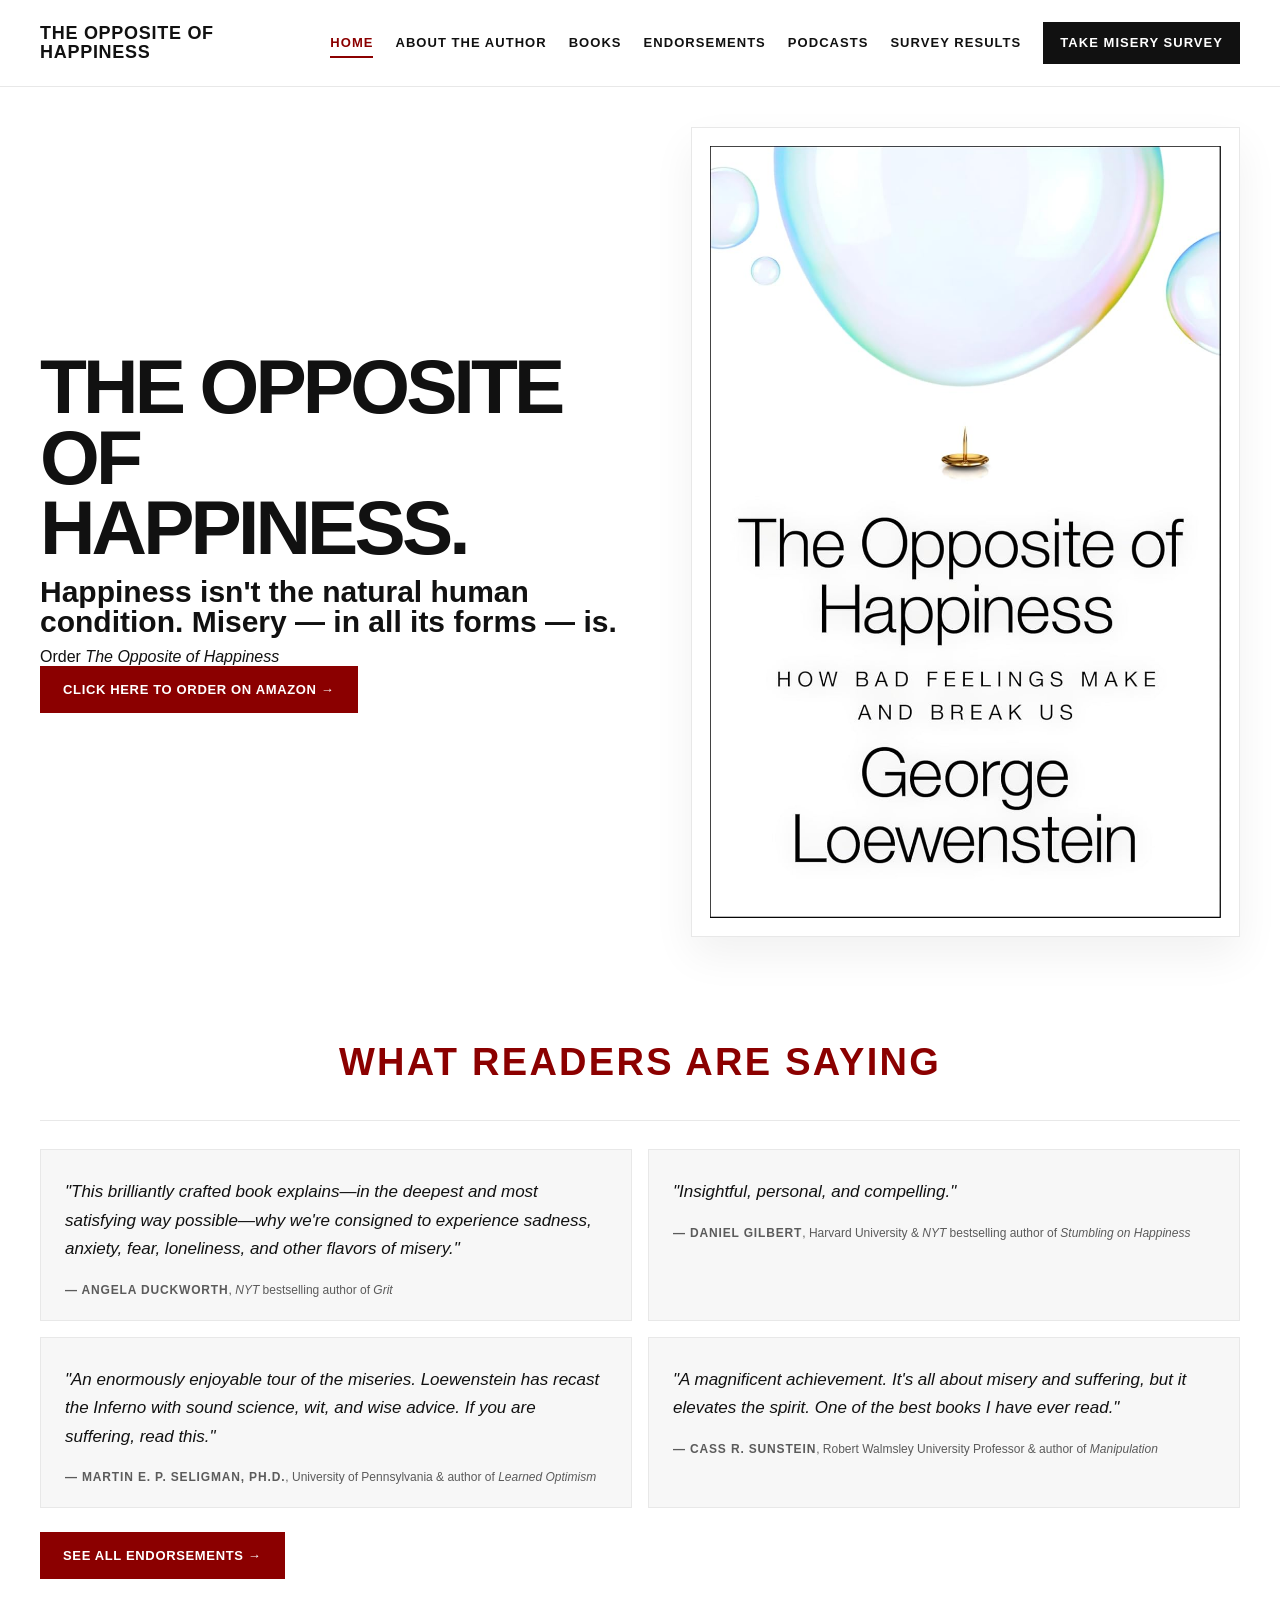
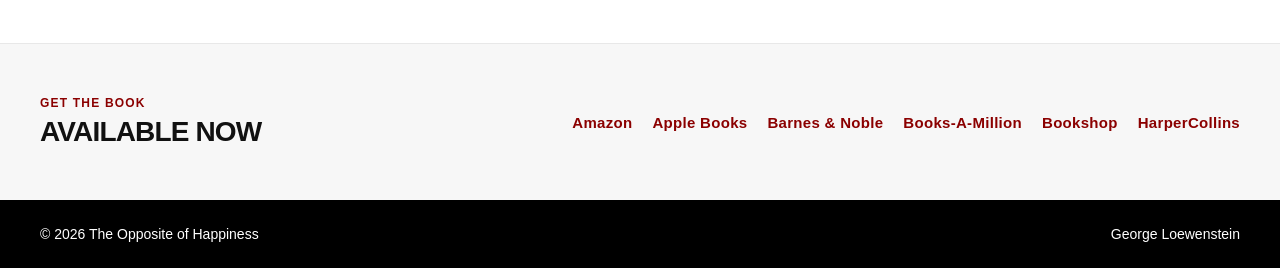
==== commit 4d82124a: "index.html" ====
--- a/index.html
+++ b/index.html
@@ -36,19 +36,26 @@
 
 <main>
 
-  <!-- HERO -->
   <section class="hero">
     <div class="container hero-grid">
       <div>
         <h1 class="title">The Opposite<br>of<br>Happiness.</h1>
         <p class="subtitle">Happiness isn't the natural human condition. Misery — in all its forms — is.</p>
-        <p class="lede">
-          Reading the book? Take the misery survey and contribute to the research.
-        </p>
-        <div class="hero-actions">
-          <a class="btn primary" href="https://cmu.ca1.qualtrics.com/jfe/form/SV_4It6OBu610P4zIi" target="_blank" rel="noopener">Take Misery Survey →</a>
+
+        <div class="home-order-box">
+          <div class="home-order-title">
+            <span data-expiry="2026-09-14T12:00:00-04:00" data-after-expiry="Order">Preorder</span>
+            <em>The Opposite of Happiness</em>
+          </div>
+
+          <p data-expiry="2026-09-14T12:00:00-04:00">Available for preorder through September 14.</p>
+
+          <a class="btn primary" href="https://aps.harpercollins.com/athrweb?isbn=9780063427068&amp;retailer=amazon&amp;locale=US" target="_blank" rel="noopener">
+            <span data-expiry="2026-09-14T12:00:00-04:00" data-after-expiry="Click here to order on Amazon →">Click here to preorder on Amazon →</span>
+          </a>
         </div>
       </div>
+
       <div>
         <div class="cover-frame">
           <a href="books.html" aria-label="View books by George Loewenstein">
@@ -59,7 +66,6 @@
     </div>
   </section>
 
-  <!-- WHAT READERS ARE SAYING -->
   <section class="praise-section">
     <div class="container">
       <div class="praise-heading">
@@ -89,13 +95,13 @@
         </a>
 
       </div>
+
       <div style="margin-top:24px">
         <a class="btn primary" href="endorsements.html">See all endorsements →</a>
       </div>
     </div>
   </section>
 
-  <!-- AVAILABLE AT — bottom of page -->
   <section class="buy-section">
     <div class="container">
       <div class="buy-inner">
@@ -103,13 +109,14 @@
           <div class="kicker">Get the Book</div>
           <div class="buy-title" data-expiry="2026-09-14T12:00:00-04:00" data-after-expiry="Available Now">Preorder Through September 14</div>
         </div>
+
         <div class="retailer-links buy-links">
-          <a class="retailer-link" href="https://aps.harpercollins.com/athrweb?isbn=9780063427068&retailer=amazon&locale=US" target="_blank" rel="noopener">Amazon</a>
-          <a class="retailer-link" href="https://aps.harpercollins.com/athrweb?isbn=9780063427068&retailer=apple&locale=US" target="_blank" rel="noopener">Apple Books</a>
-          <a class="retailer-link" href="https://aps.harpercollins.com/athrweb?isbn=9780063427068&retailer=barnesandnoble&locale=US" target="_blank" rel="noopener">Barnes &amp; Noble</a>
-          <a class="retailer-link" href="https://aps.harpercollins.com/athrweb?isbn=9780063427068&retailer=booksamillion&locale=US" target="_blank" rel="noopener">Books-A-Million</a>
-          <a class="retailer-link" href="https://aps.harpercollins.com/athrweb?isbn=9780063427068&retailer=bookshop&locale=US" target="_blank" rel="noopener">Bookshop</a>
-          <a class="retailer-link" href="https://aps.harpercollins.com/athrweb?isbn=9780063427068&retailer=harpercollins&locale=US" target="_blank" rel="noopener">HarperCollins</a>
+          <a class="retailer-link" href="https://aps.harpercollins.com/athrweb?isbn=9780063427068&amp;retailer=amazon&amp;locale=US" target="_blank" rel="noopener">Amazon</a>
+          <a class="retailer-link" href="https://aps.harpercollins.com/athrweb?isbn=9780063427068&amp;retailer=apple&amp;locale=US" target="_blank" rel="noopener">Apple Books</a>
+          <a class="retailer-link" href="https://aps.harpercollins.com/athrweb?isbn=9780063427068&amp;retailer=barnesandnoble&amp;locale=US" target="_blank" rel="noopener">Barnes &amp; Noble</a>
+          <a class="retailer-link" href="https://aps.harpercollins.com/athrweb?isbn=9780063427068&amp;retailer=booksamillion&amp;locale=US" target="_blank" rel="noopener">Books-A-Million</a>
+          <a class="retailer-link" href="https://aps.harpercollins.com/athrweb?isbn=9780063427068&amp;retailer=bookshop&amp;locale=US" target="_blank" rel="noopener">Bookshop</a>
+          <a class="retailer-link" href="https://aps.harpercollins.com/athrweb?isbn=9780063427068&amp;retailer=harpercollins&amp;locale=US" target="_blank" rel="noopener">HarperCollins</a>
         </div>
       </div>
     </div>
@@ -123,6 +130,7 @@
     <div>George Loewenstein</div>
   </div>
 </footer>
+
 <script src="assets/app.js"></script>
 </body>
 </html>
--- a/assets/styles.css
+++ b/assets/styles.css
@@ -59,16 +59,35 @@
   font-weight:800;
   text-transform:uppercase;
   letter-spacing:.08em;
+  line-height:1.2;
+  position:relative;
 }
 .navlinks a:hover,
 .navlinks a.active{
   color:var(--accent);
 }
+.navlinks a[data-nav]::after{
+  content:"";
+  position:absolute;
+  left:0;
+  right:0;
+  bottom:-7px;
+  height:2px;
+  background:transparent;
+}
+.navlinks a[data-nav].active::after{
+  background:var(--accent);
+}
 .cta-nav{
+  display:inline-flex;
+  align-items:center;
+  justify-content:center;
+  min-height:42px;
   padding:11px 16px;
   background:var(--text);
   color:#fff !important;
   border:1px solid var(--text);
+  line-height:1;
 }
 
 /* HERO */
@@ -117,7 +136,8 @@
   letter-spacing:.05em;
   font-weight:800;
   font-size:13px;
-  transition: transform .14s ease, box-shadow .14s ease, background-color .14s ease, border-color .14s ease;
+  transition:transform .14s ease, box-shadow .14s ease,
+    background-color .14s ease, border-color .14s ease;
 }
 .btn.primary{
   background:var(--accent);
@@ -126,7 +146,7 @@
 }
 .btn:hover{
   transform:translateY(-1px);
-  box-shadow: 0 10px 24px rgba(0,0,0,.08);
+  box-shadow:0 10px 24px rgba(0,0,0,.08);
 }
 .caption{
   margin-top:10px;
@@ -139,12 +159,12 @@
   background:#fff;
   padding:18px;
   box-shadow:0 18px 40px rgba(0,0,0,.06);
-  transition: transform .16s ease, box-shadow .16s ease;
+  transition:transform .16s ease, box-shadow .16s ease;
 }
 .cover-frame:hover,
 .panel:hover{
-  transform: translateY(-2px);
-  box-shadow: 0 24px 48px rgba(0,0,0,.1);
+  transform:translateY(-2px);
+  box-shadow:0 24px 48px rgba(0,0,0,.1);
 }
 .section{padding:24px 0 80px}
 .section-header{
@@ -212,7 +232,8 @@
   background:var(--soft);
   padding:16px;
   text-decoration:none;
-  transition: transform .16s ease, box-shadow .16s ease, border-color .16s ease;
+  transition:transform .16s ease, box-shadow .16s ease,
+    border-color .16s ease;
 }
 .link-card span{display:block}
 .link-card .small{
@@ -229,15 +250,65 @@
 .link-card:hover{
   border-color:var(--accent);
   color:var(--accent);
-  transform: translateY(-2px);
-  box-shadow: 0 18px 34px rgba(0,0,0,.08);
+  transform:translateY(-2px);
+  box-shadow:0 18px 34px rgba(0,0,0,.08);
 }
 
 .books-grid{
   display:grid;
   grid-template-columns:repeat(2, minmax(0,1fr));
   gap:24px;
-  max-width:680px;
+}
+.books-content-grid{
+  display:grid;
+  grid-template-columns:minmax(0,680px) minmax(260px,1fr);
+  gap:32px;
+  align-items:start;
+}
+.preorder-box{
+  display:flex;
+  flex-direction:column;
+  justify-content:center;
+  min-height:170px;
+  padding:28px;
+  color:#fff;
+  background:var(--accent);
+  border:1px solid var(--accent);
+  text-decoration:none;
+  box-shadow:0 18px 38px rgba(139,0,0,.18);
+  transition:transform .16s ease, box-shadow .16s ease;
+}
+.preorder-box:hover{
+  transform:translateY(-2px);
+  box-shadow:0 24px 46px rgba(139,0,0,.24);
+}
+.preorder-title{
+  font-size:clamp(36px,5vw,54px);
+  line-height:.95;
+  font-weight:900;
+  letter-spacing:-.04em;
+  text-transform:uppercase;
+}
+.preorder-date{
+  margin-top:8px;
+  font-size:16px;
+  font-weight:800;
+  letter-spacing:.04em;
+  text-transform:uppercase;
+}
+.preorder-book{
+  margin-top:10px;
+  font-size:24px;
+  line-height:1.1;
+  font-weight:900;
+  font-style:italic;
+}
+.preorder-link{
+  margin-top:18px;
+  font-size:13px;
+  font-weight:800;
+  letter-spacing:.08em;
+  text-transform:uppercase;
 }
 .book-card{
   border:1px solid var(--border);
@@ -326,9 +397,7 @@
   font-size:14px;
 }
 
-/* =============================================
-   HOME: PRAISE SECTION
-   ============================================= */
+/* HOME: PRAISE SECTION */
 .praise-section{
   padding:0 0 64px;
 }
@@ -339,7 +408,7 @@
   margin-bottom:28px;
 }
 .praise-kicker{
-  font-size:clamp(22px, 3vw, 38px);
+  font-size:clamp(22px,3vw,38px);
   font-weight:900;
   letter-spacing:.06em;
   text-transform:uppercase;
@@ -347,7 +416,7 @@
 }
 .praise-grid{
   display:grid;
-  grid-template-columns:repeat(2, 1fr);
+  grid-template-columns:repeat(2,1fr);
   gap:16px;
 }
 .praise-card{
@@ -357,7 +426,8 @@
   background:var(--soft);
   border:1px solid var(--border);
   padding:28px 24px 22px;
-  transition: transform .16s ease, box-shadow .16s ease, border-color .16s ease;
+  transition:transform .16s ease, box-shadow .16s ease,
+    border-color .16s ease;
 }
 .praise-card:hover{
   transform:translateY(-2px);
@@ -388,9 +458,7 @@
   letter-spacing:0;
 }
 
-/* =============================================
-   HOME: BUY SECTION
-   ============================================= */
+/* HOME: BUY SECTION */
 .buy-section{
   padding:52px 0;
   background:var(--soft);
@@ -420,9 +488,7 @@
   font-size:15px;
 }
 
-/* =============================================
-   ENDORSEMENTS PAGE
-   ============================================= */
+/* ENDORSEMENTS PAGE */
 .end-list{
   display:flex;
   flex-direction:column;
@@ -437,7 +503,7 @@
 .end-quote{
   margin:0 0 14px;
   padding:0;
-  font-size:clamp(17px, 1.8vw, 22px);
+  font-size:clamp(17px,1.8vw,22px);
   font-style:italic;
   font-weight:500;
   line-height:1.6;
@@ -461,31 +527,289 @@
   letter-spacing:0;
 }
 
-/* =============================================
-   RESPONSIVE
-   ============================================= */
-@media (max-width: 980px){
+/* PODCASTS PAGE */
+.coming-soon{
+  display:grid;
+  grid-template-columns:auto minmax(0,1fr);
+  gap:26px;
+  align-items:center;
+  padding:42px;
+  background:var(--soft);
+  border:1px solid var(--border);
+}
+.coming-soon-mark{
+  display:grid;
+  place-items:center;
+  width:92px;
+  height:92px;
+  color:#fff;
+  background:var(--accent);
+  font-size:48px;
+  font-weight:900;
+}
+.coming-soon h2{
+  margin:0 0 10px;
+  font-size:clamp(26px,4vw,42px);
+  line-height:1;
+  letter-spacing:-.03em;
+  text-transform:uppercase;
+}
+.coming-soon p{
+  margin:0;
+  max-width:62ch;
+  color:var(--muted);
+  font-size:17px;
+  line-height:1.65;
+}
+
+/* SURVEY RESULTS PAGE */
+.results-heading{
+  align-items:center;
+}
+.results-notice{
+  padding:22px 24px;
+  color:#fff;
+  background:#111;
+  border-left:6px solid var(--accent);
+}
+.results-notice strong{
+  display:block;
+  font-size:16px;
+  letter-spacing:.06em;
+  text-transform:uppercase;
+}
+.results-notice p{
+  margin:7px 0 0;
+  max-width:90ch;
+  color:#dedede;
+  line-height:1.6;
+}
+.results-section{
+  padding:52px 0;
+  border-bottom:1px solid var(--border);
+}
+.results-section:last-child{
+  border-bottom:0;
+  padding-bottom:0;
+}
+.results-section-heading{
+  display:flex;
+  justify-content:space-between;
+  align-items:end;
+  gap:20px;
+  margin-bottom:24px;
+}
+.results-section-heading h2{
+  margin:5px 0 0;
+  font-size:clamp(28px,4vw,42px);
+  line-height:1;
+  letter-spacing:-.03em;
+  text-transform:uppercase;
+}
+.sample-size{
+  flex:0 0 auto;
+  padding:8px 10px;
+  color:var(--accent);
+  background:#fff;
+  border:1px solid var(--accent);
+  font-size:12px;
+  font-weight:800;
+  letter-spacing:.06em;
+  text-transform:uppercase;
+}
+.stat-grid{
+  display:grid;
+  grid-template-columns:repeat(3,minmax(0,1fr));
+  gap:16px;
+}
+.stat-card{
+  display:flex;
+  flex-direction:column;
+  min-height:190px;
+  padding:24px;
+  background:var(--soft);
+  border:1px solid var(--border);
+}
+.stat-value{
+  color:var(--accent);
+  font-size:clamp(40px,6vw,64px);
+  line-height:1;
+  font-weight:900;
+  letter-spacing:-.04em;
+}
+.stat-label{
+  margin-top:14px;
+  font-size:16px;
+  font-weight:900;
+  letter-spacing:.04em;
+  text-transform:uppercase;
+}
+.stat-detail{
+  margin-top:auto;
+  padding-top:14px;
+  color:var(--muted);
+  font-size:14px;
+  line-height:1.45;
+}
+.results-explainer{
+  max-width:90ch;
+  margin:-4px 0 28px;
+  color:var(--muted);
+  font-size:15px;
+  line-height:1.65;
+}
+.ranking-grid{
+  display:grid;
+  grid-template-columns:repeat(2,minmax(0,1fr));
+  gap:20px;
+}
+.ranking-panel{
+  padding:24px;
+  background:var(--soft);
+  border:1px solid var(--border);
+}
+.ranking-panel h3{
+  margin:0 0 22px;
+  font-size:19px;
+  letter-spacing:.02em;
+  text-transform:uppercase;
+}
+.ranking-list{
+  display:flex;
+  flex-direction:column;
+  gap:13px;
+  margin:0;
+  padding:0;
+  list-style:none;
+  counter-reset:rank;
+}
+.ranking-list li{
+  display:grid;
+  grid-template-columns:minmax(105px,1.2fr) minmax(90px,2fr) 34px;
+  gap:10px;
+  align-items:center;
+  counter-increment:rank;
+}
+.rank-label{
+  font-size:13px;
+  font-weight:750;
+}
+.rank-label::before{
+  content:counter(rank) ". ";
+  color:var(--muted);
+  font-variant-numeric:tabular-nums;
+}
+.rank-track{
+  display:block;
+  height:9px;
+  overflow:hidden;
+  background:#e2e2e2;
+}
+.rank-track span{
+  display:block;
+  height:100%;
+  background:var(--accent);
+}
+.rank-value{
+  color:var(--muted);
+  font-size:12px;
+  font-weight:800;
+  font-variant-numeric:tabular-nums;
+  text-align:right;
+}
+.observation-grid{
+  display:grid;
+  grid-template-columns:repeat(3,minmax(0,1fr));
+  gap:16px;
+}
+.observation-card{
+  padding:24px;
+  border:1px solid var(--border);
+}
+.observation-number{
+  color:var(--accent);
+  font-size:13px;
+  font-weight:900;
+  letter-spacing:.08em;
+}
+.observation-card h3{
+  margin:18px 0 10px;
+  font-size:22px;
+  line-height:1.1;
+  letter-spacing:-.02em;
+}
+.observation-card p{
+  margin:0;
+  color:var(--muted);
+  font-size:15px;
+  line-height:1.65;
+}
+.results-footnote{
+  margin:18px 0 0;
+  color:var(--muted);
+  font-size:13px;
+  font-style:italic;
+}
+
+/* RESPONSIVE */
+@media (max-width:980px){
   .hero-grid,
   .author-layout,
   .books-grid,
   .gallery,
-  .praise-grid{
+  .praise-grid,
+  .books-content-grid,
+  .ranking-grid{
     grid-template-columns:1fr;
   }
-  .tile.tall{grid-row:auto; min-height:260px}
+  .stat-grid,
+  .observation-grid{
+    grid-template-columns:1fr;
+  }
+  .tile.tall{
+    grid-row:auto;
+    min-height:260px;
+  }
   .subtitle{max-width:none}
   .link-grid{grid-template-columns:1fr}
-  .buy-inner{flex-direction:column; align-items:flex-start}
+  .buy-inner{
+    flex-direction:column;
+    align-items:flex-start;
+  }
   .hero{padding:28px 0 44px}
 }
-@media (max-width: 640px){
-  .container{width:min(var(--max), calc(100% - 32px))}
-  .nav{flex-direction:column; align-items:flex-start}
+
+@media (max-width:640px){
+  .container{
+    width:min(var(--max),calc(100% - 32px));
+  }
+  .nav{
+    flex-direction:column;
+    align-items:flex-start;
+  }
   .navlinks{gap:14px}
   .title{font-size:56px}
   .subtitle{font-size:24px}
   .praise-quote{font-size:15px}
-  .section-header{flex-direction:column; align-items:flex-start}
-}
-
-.title,.h2,.brand{text-wrap:balance}
+  .section-header,
+  .results-section-heading{
+    flex-direction:column;
+    align-items:flex-start;
+  }
+  .coming-soon{
+    grid-template-columns:1fr;
+    padding:28px;
+  }
+  .ranking-panel{padding:20px 16px}
+  .ranking-list li{
+    grid-template-columns:minmax(98px,1.2fr)
+      minmax(60px,1.5fr) 32px;
+    gap:8px;
+  }
+}
+
+.title,
+.h2,
+.brand{
+  text-wrap:balance;
+}
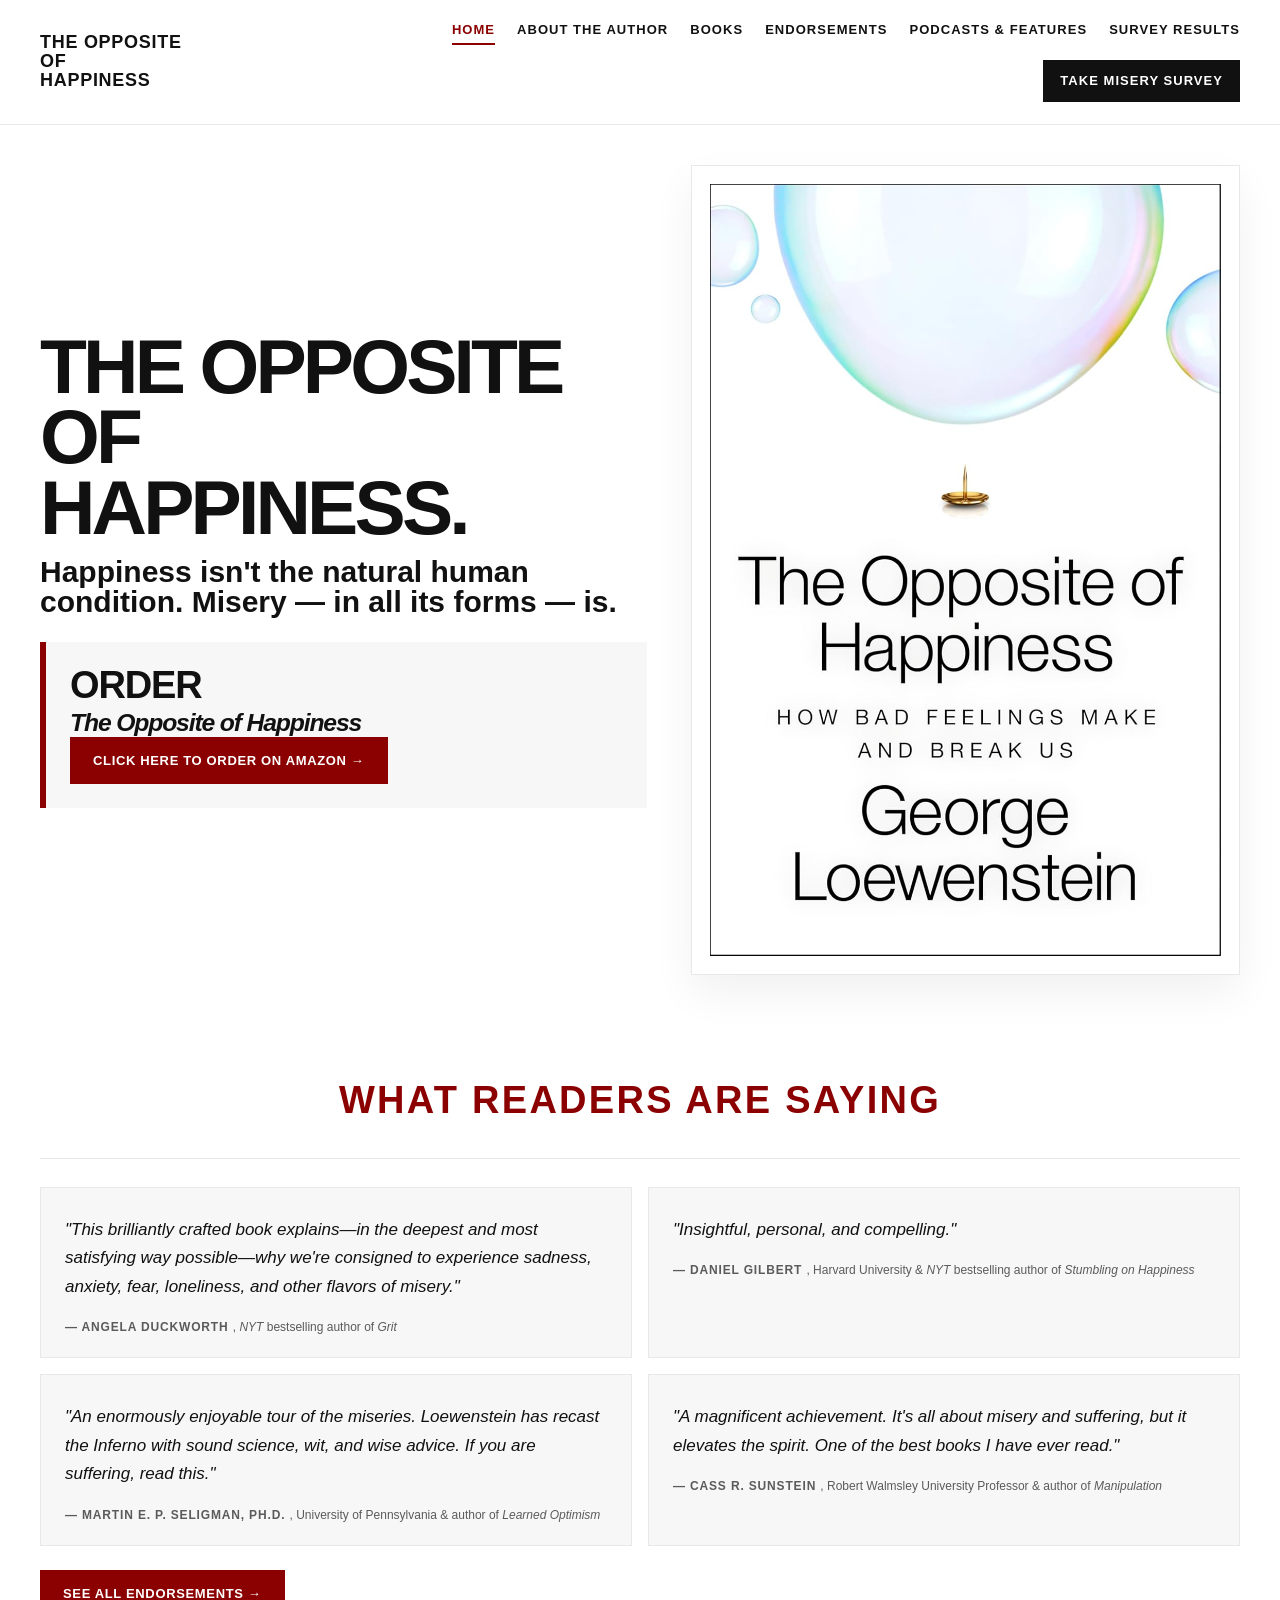
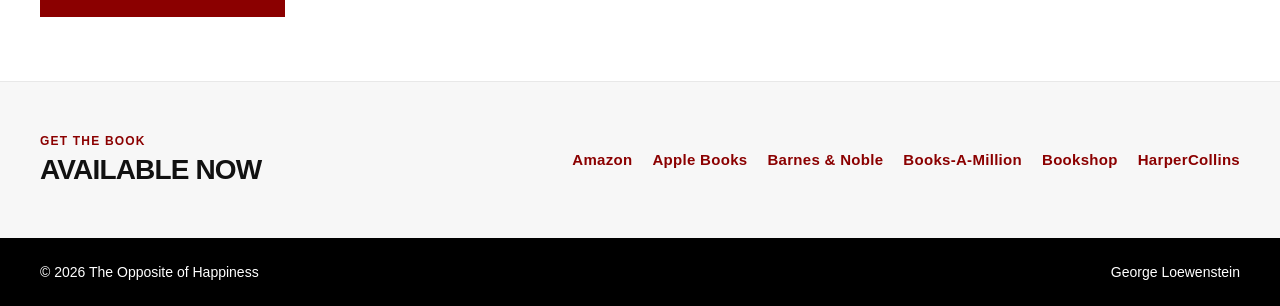
==== commit 016478cf: "index.html" ====
--- a/index.html
+++ b/index.html
@@ -3,33 +3,52 @@
 <head>
   <meta charset="utf-8">
   <meta name="viewport" content="width=device-width,initial-scale=1">
+
   <title>The Opposite of Happiness</title>
+
   <meta name="description" content="Help us understand misery—one question at a time.">
+
   <meta property="og:type" content="website">
   <meta property="og:title" content="The Opposite of Happiness">
   <meta property="og:description" content="Help us understand misery—one question at a time. A book by George Loewenstein, behavioral economist at Carnegie Mellon University.">
   <meta property="og:image" content="assets/images/cover.jpg">
+
   <meta name="twitter:card" content="summary_large_image">
   <meta name="twitter:title" content="The Opposite of Happiness">
   <meta name="twitter:description" content="Help us understand misery—one question at a time.">
+
   <link rel="icon" type="image/svg+xml" href="assets/favicon.svg">
   <link rel="stylesheet" href="assets/styles.css">
 </head>
+
 <body>
 
 <header class="header">
   <div class="container">
     <nav class="nav" aria-label="Primary">
-      <a class="brand" href="index.html">The Opposite of<br>Happiness</a>
+
+      <a class="brand" href="index.html">
+        The Opposite of<br>Happiness
+      </a>
+
       <div class="navlinks">
         <a data-nav href="index.html">Home</a>
         <a data-nav href="about-the-author.html">About the Author</a>
         <a data-nav href="books.html">Books</a>
         <a data-nav href="endorsements.html">Endorsements</a>
-        <a data-nav href="podcasts.html">Podcasts</a>
+        <a data-nav href="podcasts.html">Podcasts &amp; Features</a>
         <a data-nav href="misery-survey-results.html">Survey Results</a>
-        <a class="cta-nav" href="https://cmu.ca1.qualtrics.com/jfe/form/SV_4It6OBu610P4zIi" target="_blank" rel="noopener">Take Misery Survey</a>
-      </div>
+
+        <a
+          class="cta-nav"
+          href="https://cmu.ca1.qualtrics.com/jfe/form/SV_4It6OBu610P4zIi"
+          target="_blank"
+          rel="noopener"
+        >
+          Take Misery Survey
+        </a>
+      </div>
+
     </nav>
   </div>
 </header>
@@ -38,85 +57,225 @@
 
   <section class="hero">
     <div class="container hero-grid">
+
       <div>
-        <h1 class="title">The Opposite<br>of<br>Happiness.</h1>
-        <p class="subtitle">Happiness isn't the natural human condition. Misery — in all its forms — is.</p>
+        <h1 class="title">
+          The Opposite<br>
+          of<br>
+          Happiness.
+        </h1>
+
+        <p class="subtitle">
+          Happiness isn't the natural human condition.
+          Misery — in all its forms — is.
+        </p>
 
         <div class="home-order-box">
+
           <div class="home-order-title">
-            <span data-expiry="2026-09-14T12:00:00-04:00" data-after-expiry="Order">Preorder</span>
+            <span
+              data-expiry="2026-09-14T12:00:00-04:00"
+              data-after-expiry="Order"
+            >
+              Preorder
+            </span>
+
             <em>The Opposite of Happiness</em>
           </div>
 
-          <p data-expiry="2026-09-14T12:00:00-04:00">Available for preorder through September 14.</p>
-
-          <a class="btn primary" href="https://aps.harpercollins.com/athrweb?isbn=9780063427068&amp;retailer=amazon&amp;locale=US" target="_blank" rel="noopener">
-            <span data-expiry="2026-09-14T12:00:00-04:00" data-after-expiry="Click here to order on Amazon →">Click here to preorder on Amazon →</span>
-          </a>
+          <p data-expiry="2026-09-14T12:00:00-04:00">
+            Available for preorder through September 14.
+          </p>
+
+          <a
+            class="btn primary"
+            href="https://aps.harpercollins.com/athrweb?isbn=9780063427068&amp;retailer=amazon&amp;locale=US"
+            target="_blank"
+            rel="noopener"
+          >
+            <span
+              data-expiry="2026-09-14T12:00:00-04:00"
+              data-after-expiry="Click here to order on Amazon →"
+            >
+              Click here to preorder on Amazon →
+            </span>
+          </a>
+
         </div>
       </div>
 
       <div>
         <div class="cover-frame">
-          <a href="books.html" aria-label="View books by George Loewenstein">
-            <img src="assets/images/cover.jpg" alt="Book cover of The Opposite of Happiness by George Loewenstein">
-          </a>
-        </div>
-      </div>
+          <a
+            href="books.html"
+            aria-label="View books by George Loewenstein"
+          >
+            <img
+              src="assets/images/cover.jpg"
+              alt="Book cover of The Opposite of Happiness by George Loewenstein"
+            >
+          </a>
+        </div>
+      </div>
+
     </div>
   </section>
 
   <section class="praise-section">
     <div class="container">
+
       <div class="praise-heading">
-        <div class="praise-kicker">What Readers Are Saying</div>
+        <div class="praise-kicker">
+          What Readers Are Saying
+        </div>
       </div>
 
       <div class="praise-grid">
 
         <a class="praise-card" href="endorsements.html#duckworth">
-          <blockquote class="praise-quote">"This brilliantly crafted book explains—in the deepest and most satisfying way possible—why we're consigned to experience sadness, anxiety, fear, loneliness, and other flavors of misery."</blockquote>
-          <cite class="praise-attr">— Angela Duckworth<span class="praise-title">, <em>NYT</em> bestselling author of <em>Grit</em></span></cite>
+          <blockquote class="praise-quote">
+            "This brilliantly crafted book explains—in the deepest and
+            most satisfying way possible—why we're consigned to experience
+            sadness, anxiety, fear, loneliness, and other flavors of misery."
+          </blockquote>
+
+          <cite class="praise-attr">
+            — Angela Duckworth
+            <span class="praise-title">
+              , <em>NYT</em> bestselling author of <em>Grit</em>
+            </span>
+          </cite>
         </a>
 
         <a class="praise-card" href="endorsements.html#gilbert">
-          <blockquote class="praise-quote">"Insightful, personal, and compelling."</blockquote>
-          <cite class="praise-attr">— Daniel Gilbert<span class="praise-title">, Harvard University &amp; <em>NYT</em> bestselling author of <em>Stumbling on Happiness</em></span></cite>
+          <blockquote class="praise-quote">
+            "Insightful, personal, and compelling."
+          </blockquote>
+
+          <cite class="praise-attr">
+            — Daniel Gilbert
+            <span class="praise-title">
+              , Harvard University &amp; <em>NYT</em> bestselling author
+              of <em>Stumbling on Happiness</em>
+            </span>
+          </cite>
         </a>
 
         <a class="praise-card" href="endorsements.html#seligman">
-          <blockquote class="praise-quote">"An enormously enjoyable tour of the miseries. Loewenstein has recast the Inferno with sound science, wit, and wise advice. If you are suffering, read this."</blockquote>
-          <cite class="praise-attr">— Martin E. P. Seligman, Ph.D.<span class="praise-title">, University of Pennsylvania &amp; author of <em>Learned Optimism</em></span></cite>
+          <blockquote class="praise-quote">
+            "An enormously enjoyable tour of the miseries. Loewenstein
+            has recast the Inferno with sound science, wit, and wise
+            advice. If you are suffering, read this."
+          </blockquote>
+
+          <cite class="praise-attr">
+            — Martin E. P. Seligman, Ph.D.
+            <span class="praise-title">
+              , University of Pennsylvania &amp; author of
+              <em>Learned Optimism</em>
+            </span>
+          </cite>
         </a>
 
         <a class="praise-card" href="endorsements.html#sunstein">
-          <blockquote class="praise-quote">"A magnificent achievement. It's all about misery and suffering, but it elevates the spirit. One of the best books I have ever read."</blockquote>
-          <cite class="praise-attr">— Cass R. Sunstein<span class="praise-title">, Robert Walmsley University Professor &amp; author of <em>Manipulation</em></span></cite>
+          <blockquote class="praise-quote">
+            "A magnificent achievement. It's all about misery and
+            suffering, but it elevates the spirit. One of the best
+            books I have ever read."
+          </blockquote>
+
+          <cite class="praise-attr">
+            — Cass R. Sunstein
+            <span class="praise-title">
+              , Robert Walmsley University Professor &amp; author of
+              <em>Manipulation</em>
+            </span>
+          </cite>
         </a>
 
       </div>
 
       <div style="margin-top:24px">
-        <a class="btn primary" href="endorsements.html">See all endorsements →</a>
-      </div>
+        <a class="btn primary" href="endorsements.html">
+          See all endorsements →
+        </a>
+      </div>
+
     </div>
   </section>
 
   <section class="buy-section">
     <div class="container">
       <div class="buy-inner">
+
         <div class="buy-left">
           <div class="kicker">Get the Book</div>
-          <div class="buy-title" data-expiry="2026-09-14T12:00:00-04:00" data-after-expiry="Available Now">Preorder Through September 14</div>
+
+          <div
+            class="buy-title"
+            data-expiry="2026-09-14T12:00:00-04:00"
+            data-after-expiry="Available Now"
+          >
+            Preorder Through September 14
+          </div>
         </div>
 
         <div class="retailer-links buy-links">
-          <a class="retailer-link" href="https://aps.harpercollins.com/athrweb?isbn=9780063427068&amp;retailer=amazon&amp;locale=US" target="_blank" rel="noopener">Amazon</a>
-          <a class="retailer-link" href="https://aps.harpercollins.com/athrweb?isbn=9780063427068&amp;retailer=apple&amp;locale=US" target="_blank" rel="noopener">Apple Books</a>
-          <a class="retailer-link" href="https://aps.harpercollins.com/athrweb?isbn=9780063427068&amp;retailer=barnesandnoble&amp;locale=US" target="_blank" rel="noopener">Barnes &amp; Noble</a>
-          <a class="retailer-link" href="https://aps.harpercollins.com/athrweb?isbn=9780063427068&amp;retailer=booksamillion&amp;locale=US" target="_blank" rel="noopener">Books-A-Million</a>
-          <a class="retailer-link" href="https://aps.harpercollins.com/athrweb?isbn=9780063427068&amp;retailer=bookshop&amp;locale=US" target="_blank" rel="noopener">Bookshop</a>
-          <a class="retailer-link" href="https://aps.harpercollins.com/athrweb?isbn=9780063427068&amp;retailer=harpercollins&amp;locale=US" target="_blank" rel="noopener">HarperCollins</a>
+
+          <a
+            class="retailer-link"
+            href="https://aps.harpercollins.com/athrweb?isbn=9780063427068&amp;retailer=amazon&amp;locale=US"
+            target="_blank"
+            rel="noopener"
+          >
+            Amazon
+          </a>
+
+          <a
+            class="retailer-link"
+            href="https://aps.harpercollins.com/athrweb?isbn=9780063427068&amp;retailer=apple&amp;locale=US"
+            target="_blank"
+            rel="noopener"
+          >
+            Apple Books
+          </a>
+
+          <a
+            class="retailer-link"
+            href="https://aps.harpercollins.com/athrweb?isbn=9780063427068&amp;retailer=barnesandnoble&amp;locale=US"
+            target="_blank"
+            rel="noopener"
+          >
+            Barnes &amp; Noble
+          </a>
+
+          <a
+            class="retailer-link"
+            href="https://aps.harpercollins.com/athrweb?isbn=9780063427068&amp;retailer=booksamillion&amp;locale=US"
+            target="_blank"
+            rel="noopener"
+          >
+            Books-A-Million
+          </a>
+
+          <a
+            class="retailer-link"
+            href="https://aps.harpercollins.com/athrweb?isbn=9780063427068&amp;retailer=bookshop&amp;locale=US"
+            target="_blank"
+            rel="noopener"
+          >
+            Bookshop
+          </a>
+
+          <a
+            class="retailer-link"
+            href="https://aps.harpercollins.com/athrweb?isbn=9780063427068&amp;retailer=harpercollins&amp;locale=US"
+            target="_blank"
+            rel="noopener"
+          >
+            HarperCollins
+          </a>
+
         </div>
       </div>
     </div>
@@ -132,5 +291,6 @@
 </footer>
 
 <script src="assets/app.js"></script>
+
 </body>
 </html>
--- a/assets/styles.css
+++ b/assets/styles.css
@@ -6,11 +6,17 @@
   --border:#e8e8e8;
   --soft:#f7f7f7;
   --max:1200px;
-  --font: Inter, Helvetica, Arial, sans-serif;
-}
-
-*{box-sizing:border-box}
-html{scroll-behavior:smooth}
+  --font:Inter, Helvetica, Arial, sans-serif;
+}
+
+*{
+  box-sizing:border-box;
+}
+
+html{
+  scroll-behavior:smooth;
+}
+
 body{
   margin:0;
   background:var(--bg);
@@ -19,9 +25,22 @@
   -webkit-font-smoothing:antialiased;
   text-rendering:optimizeLegibility;
 }
-img{max-width:100%;display:block}
-a{color:inherit}
-.container{width:min(var(--max), calc(100% - 56px)); margin:0 auto}
+
+img{
+  display:block;
+  max-width:100%;
+}
+
+a{
+  color:inherit;
+}
+
+.container{
+  width:min(var(--max), calc(100% - 56px));
+  margin:0 auto;
+}
+
+/* HEADER AND NAVIGATION */
 
 .header{
   position:sticky;
@@ -31,6 +50,7 @@
   backdrop-filter:blur(10px);
   border-bottom:1px solid var(--border);
 }
+
 .nav{
   display:flex;
   align-items:center;
@@ -38,14 +58,16 @@
   gap:24px;
   padding:22px 0;
 }
+
 .brand{
   text-decoration:none;
   font-size:18px;
   font-weight:900;
   letter-spacing:.04em;
-  text-transform:uppercase;
   line-height:1.05;
-}
+  text-transform:uppercase;
+}
+
 .navlinks{
   display:flex;
   align-items:center;
@@ -53,51 +75,92 @@
   gap:22px;
   flex-wrap:wrap;
 }
+
 .navlinks a{
+  position:relative;
   text-decoration:none;
   font-size:13px;
   font-weight:800;
-  text-transform:uppercase;
   letter-spacing:.08em;
   line-height:1.2;
-  position:relative;
-}
+  text-transform:uppercase;
+}
+
 .navlinks a:hover,
 .navlinks a.active{
   color:var(--accent);
 }
+
 .navlinks a[data-nav]::after{
   content:"";
   position:absolute;
-  left:0;
   right:0;
   bottom:-7px;
+  left:0;
   height:2px;
   background:transparent;
 }
+
 .navlinks a[data-nav].active::after{
   background:var(--accent);
 }
+
 .cta-nav{
   display:inline-flex;
   align-items:center;
   justify-content:center;
   min-height:42px;
   padding:11px 16px;
+  color:#fff !important;
   background:var(--text);
-  color:#fff !important;
   border:1px solid var(--text);
   line-height:1;
 }
 
+/* GENERAL BUTTONS */
+
+.btn{
+  display:inline-flex;
+  align-items:center;
+  justify-content:center;
+  padding:15px 22px;
+  border:1px solid var(--text);
+  text-decoration:none;
+  font-size:13px;
+  font-weight:800;
+  letter-spacing:.05em;
+  text-transform:uppercase;
+  transition:
+    transform .14s ease,
+    box-shadow .14s ease,
+    background-color .14s ease,
+    border-color .14s ease;
+}
+
+.btn.primary{
+  color:#fff;
+  background:var(--accent);
+  border-color:var(--accent);
+}
+
+.btn:hover{
+  transform:translateY(-1px);
+  box-shadow:0 10px 24px rgba(0,0,0,.08);
+}
+
 /* HERO */
-.hero{padding:40px 0 56px}
+
+.hero{
+  padding:40px 0 56px;
+}
+
 .hero-grid{
   display:grid;
   grid-template-columns:1.05fr .95fr;
   gap:44px;
   align-items:center;
 }
+
 .title{
   margin:0 0 14px;
   font-size:clamp(44px, 6vw, 82px);
@@ -106,83 +169,76 @@
   letter-spacing:-.05em;
   text-transform:uppercase;
 }
+
 .subtitle{
   margin:0 0 10px;
   font-size:30px;
   line-height:1.02;
   font-weight:800;
 }
+
 .lede{
+  max-width:56ch;
   margin:0 0 18px;
-  max-width:56ch;
+  color:var(--muted);
   font-size:18px;
   line-height:1.62;
-  color:var(--muted);
-}
+}
+
 .hero-actions{
   display:flex;
   gap:14px;
   flex-wrap:wrap;
   margin-top:18px;
 }
-.btn{
-  display:inline-flex;
-  align-items:center;
-  justify-content:center;
-  padding:15px 22px;
-  border:1px solid var(--text);
-  text-decoration:none;
-  text-transform:uppercase;
-  letter-spacing:.05em;
-  font-weight:800;
-  font-size:13px;
-  transition:transform .14s ease, box-shadow .14s ease,
-    background-color .14s ease, border-color .14s ease;
-}
-.btn.primary{
-  background:var(--accent);
-  border-color:var(--accent);
-  color:#fff;
-}
-.btn:hover{
-  transform:translateY(-1px);
-  box-shadow:0 10px 24px rgba(0,0,0,.08);
-}
+
 .caption{
   margin-top:10px;
+  color:var(--muted);
   font-size:13px;
-  color:var(--muted);
-}
+}
+
 .cover-frame,
 .panel{
+  padding:18px;
+  background:#fff;
   border:1px solid var(--border);
-  background:#fff;
-  padding:18px;
   box-shadow:0 18px 40px rgba(0,0,0,.06);
-  transition:transform .16s ease, box-shadow .16s ease;
-}
+  transition:
+    transform .16s ease,
+    box-shadow .16s ease;
+}
+
 .cover-frame:hover,
 .panel:hover{
   transform:translateY(-2px);
   box-shadow:0 24px 48px rgba(0,0,0,.1);
 }
-.section{padding:24px 0 80px}
+
+/* GENERAL SECTIONS */
+
+.section{
+  padding:24px 0 80px;
+}
+
 .section-header{
   display:flex;
+  align-items:end;
   justify-content:space-between;
-  align-items:end;
   gap:24px;
+  margin-bottom:28px;
   padding-bottom:18px;
   border-bottom:1px solid var(--border);
-  margin-bottom:28px;
-}
+}
+
 .kicker{
+  color:var(--accent);
   font-size:12px;
   font-weight:800;
   letter-spacing:.1em;
   text-transform:uppercase;
-  color:var(--accent);
-}
+}
+
 .h2{
   margin:4px 0 0;
   font-size:38px;
@@ -191,16 +247,19 @@
   letter-spacing:-.03em;
   text-transform:uppercase;
 }
+
 .contact-box{
-  border:1px solid var(--border);
-  background:var(--soft);
-  padding:24px;
-  display:flex;
+  display:flex;
+  align-items:center;
   justify-content:space-between;
-  align-items:center;
   gap:24px;
   flex-wrap:wrap;
-}
+  padding:24px;
+  background:var(--soft);
+  border:1px solid var(--border);
+}
+
+/* AUTHOR PAGE */
 
 .author-layout{
   display:grid;
@@ -208,6 +267,7 @@
   gap:30px;
   align-items:start;
 }
+
 .author-meta h3{
   margin:0 0 12px;
   font-size:22px;
@@ -215,121 +275,88 @@
   letter-spacing:-.02em;
   text-transform:uppercase;
 }
+
 .author-meta p{
   margin:0;
   color:var(--muted);
   font-size:17px;
   line-height:1.7;
 }
+
 .link-grid{
   display:grid;
   grid-template-columns:1fr;
   gap:12px;
   margin-top:22px;
 }
+
 .link-card{
+  padding:16px;
+  background:var(--soft);
   border:1px solid var(--border);
-  background:var(--soft);
-  padding:16px;
   text-decoration:none;
-  transition:transform .16s ease, box-shadow .16s ease,
+  transition:
+    transform .16s ease,
+    box-shadow .16s ease,
     border-color .16s ease;
 }
-.link-card span{display:block}
+
+.link-card span{
+  display:block;
+}
+
 .link-card .small{
+  color:var(--muted);
   font-size:12px;
-  color:var(--muted);
   font-weight:800;
   letter-spacing:.08em;
   text-transform:uppercase;
 }
+
 .link-card .big{
   margin-top:6px;
   font-weight:800;
 }
+
 .link-card:hover{
+  color:var(--accent);
   border-color:var(--accent);
-  color:var(--accent);
   transform:translateY(-2px);
   box-shadow:0 18px 34px rgba(0,0,0,.08);
 }
 
+/* BOOKS PAGE */
+
 .books-grid{
   display:grid;
   grid-template-columns:repeat(2, minmax(0,1fr));
   gap:24px;
-}
-.books-content-grid{
-  display:grid;
-  grid-template-columns:minmax(0,680px) minmax(260px,1fr);
-  gap:32px;
-  align-items:start;
-}
-.preorder-box{
-  display:flex;
-  flex-direction:column;
+  max-width:680px;
+}
+
+.book-card{
+  padding:18px;
+  background:#fff;
+  border:1px solid var(--border);
+  text-decoration:none;
+}
+
+.book-thumb{
+  display:flex;
+  align-items:center;
   justify-content:center;
-  min-height:170px;
-  padding:28px;
-  color:#fff;
-  background:var(--accent);
-  border:1px solid var(--accent);
-  text-decoration:none;
-  box-shadow:0 18px 38px rgba(139,0,0,.18);
-  transition:transform .16s ease, box-shadow .16s ease;
-}
-.preorder-box:hover{
-  transform:translateY(-2px);
-  box-shadow:0 24px 46px rgba(139,0,0,.24);
-}
-.preorder-title{
-  font-size:clamp(36px,5vw,54px);
-  line-height:.95;
-  font-weight:900;
-  letter-spacing:-.04em;
-  text-transform:uppercase;
-}
-.preorder-date{
-  margin-top:8px;
-  font-size:16px;
-  font-weight:800;
-  letter-spacing:.04em;
-  text-transform:uppercase;
-}
-.preorder-book{
-  margin-top:10px;
-  font-size:24px;
-  line-height:1.1;
-  font-weight:900;
-  font-style:italic;
-}
-.preorder-link{
-  margin-top:18px;
-  font-size:13px;
-  font-weight:800;
-  letter-spacing:.08em;
-  text-transform:uppercase;
-}
-.book-card{
-  border:1px solid var(--border);
-  background:#fff;
-  padding:18px;
-  text-decoration:none;
-}
-.book-thumb{
+  overflow:hidden;
   aspect-ratio:3 / 4;
-  overflow:hidden;
   background:var(--soft);
-  display:flex;
-  align-items:center;
-  justify-content:center;
-}
+}
+
 .book-thumb img{
   width:100%;
   height:100%;
   object-fit:contain;
   background:#fff;
 }
+
 .book-info h3{
   margin:16px 0 8px;
   font-size:28px;
@@ -337,133 +364,159 @@
   font-weight:900;
   letter-spacing:-.03em;
 }
+
+.book-info p{
+  margin:0;
+  color:var(--muted);
+  font-size:16px;
+  line-height:1.6;
+}
+
 .retailer-links{
   display:flex;
+  gap:6px 16px;
   flex-wrap:wrap;
-  gap:6px 16px;
   margin-top:14px;
   padding-top:14px;
   border-top:1px solid var(--border);
 }
+
 .retailer-link{
   color:var(--accent);
   text-decoration:none;
+  font-size:14px;
   font-weight:700;
-  font-size:14px;
   letter-spacing:.02em;
 }
-.retailer-link:hover{text-decoration:underline}
-
-.book-info p{
-  margin:0;
-  color:var(--muted);
-  font-size:16px;
-  line-height:1.6;
-}
+
+.retailer-link:hover{
+  text-decoration:underline;
+}
+
+/* PHOTO GALLERY */
 
 .gallery{
   display:grid;
   grid-template-columns:1.35fr .85fr .85fr;
   gap:16px;
 }
+
 .tile{
   min-height:220px;
   overflow:hidden;
+  background:var(--soft);
   border:1px solid var(--border);
-  background:var(--soft);
-}
+}
+
 .tile.tall{
   grid-row:span 2;
   min-height:456px;
 }
+
 .tile img{
   width:100%;
   height:100%;
   object-fit:cover;
 }
 
+/* FOOTER */
+
 .footer{
   margin-top:0;
+  padding:26px 0;
+  color:#fff;
   background:#000;
-  color:#fff;
-  padding:26px 0;
-}
+}
+
 .footer-inner{
   display:flex;
+  align-items:center;
   justify-content:space-between;
-  align-items:center;
   gap:18px;
   flex-wrap:wrap;
   font-size:14px;
 }
 
 /* HOME: PRAISE SECTION */
+
 .praise-section{
   padding:0 0 64px;
 }
+
 .praise-heading{
-  text-align:center;
+  margin-bottom:28px;
   padding:48px 0 36px;
   border-bottom:1px solid var(--border);
-  margin-bottom:28px;
-}
+  text-align:center;
+}
+
 .praise-kicker{
-  font-size:clamp(22px,3vw,38px);
+  color:var(--accent);
+  font-size:clamp(22px, 3vw, 38px);
   font-weight:900;
   letter-spacing:.06em;
   text-transform:uppercase;
-  color:var(--accent);
-}
+}
+
 .praise-grid{
   display:grid;
-  grid-template-columns:repeat(2,1fr);
+  grid-template-columns:repeat(2, 1fr);
   gap:16px;
 }
+
 .praise-card{
   display:block;
-  text-decoration:none;
+  padding:28px 24px 22px;
   color:var(--text);
   background:var(--soft);
   border:1px solid var(--border);
-  padding:28px 24px 22px;
-  transition:transform .16s ease, box-shadow .16s ease,
+  text-decoration:none;
+  transition:
+    transform .16s ease,
+    box-shadow .16s ease,
     border-color .16s ease;
 }
+
 .praise-card:hover{
+  border-color:var(--accent);
   transform:translateY(-2px);
   box-shadow:0 14px 32px rgba(0,0,0,.07);
-  border-color:var(--accent);
-}
+}
+
 .praise-quote{
   margin:0 0 16px;
   padding:0;
+  color:var(--text);
+  font-family:var(--font);
   font-size:17px;
   font-style:italic;
   line-height:1.68;
-  color:var(--text);
+}
+
+.praise-attr{
+  color:var(--muted);
   font-family:var(--font);
-}
-.praise-attr{
   font-size:12px;
   font-weight:800;
-  text-transform:uppercase;
+  font-style:normal;
   letter-spacing:.07em;
-  color:var(--muted);
-  font-style:normal;
-  font-family:var(--font);
-}
+  text-transform:uppercase;
+}
+
 .praise-title{
   font-weight:400;
+  letter-spacing:0;
   text-transform:none;
-  letter-spacing:0;
 }
 
 /* HOME: BUY SECTION */
+
 .buy-section{
   padding:52px 0;
   background:var(--soft);
   border-top:1px solid var(--border);
 }
+
 .buy-inner{
   display:flex;
   align-items:center;
@@ -471,63 +524,394 @@
   gap:32px;
   flex-wrap:wrap;
 }
-.buy-left .kicker{margin-bottom:6px}
+
+.buy-left .kicker{
+  margin-bottom:6px;
+}
+
 .buy-title{
   font-size:28px;
   font-weight:900;
   letter-spacing:-.03em;
   text-transform:uppercase;
 }
+
 .buy-links{
-  border-top:none;
+  gap:8px 20px;
   margin-top:0;
   padding-top:0;
-  gap:8px 20px;
-}
+  border-top:none;
+}
+
 .buy-links .retailer-link{
   font-size:15px;
 }
 
+.home-order-box{
+  margin-top:24px;
+  padding:24px;
+  background:var(--soft);
+  border-left:6px solid var(--accent);
+}
+
+.home-order-title{
+  display:flex;
+  flex-direction:column;
+  gap:5px;
+  font-size:clamp(26px, 3vw, 38px);
+  line-height:1;
+  font-weight:900;
+  letter-spacing:-.03em;
+  text-transform:uppercase;
+}
+
+.home-order-title em{
+  font-size:.65em;
+  line-height:1.15;
+  text-transform:none;
+}
+
+.home-order-box p{
+  margin:12px 0 16px;
+  color:var(--muted);
+  font-size:15px;
+  line-height:1.5;
+}
+
 /* ENDORSEMENTS PAGE */
+
 .end-list{
   display:flex;
   flex-direction:column;
 }
+
 .end-item{
   padding:36px 0;
   border-bottom:1px solid var(--border);
 }
+
 .end-item:first-child{
   padding-top:8px;
 }
+
 .end-quote{
   margin:0 0 14px;
   padding:0;
-  font-size:clamp(17px,1.8vw,22px);
-  font-style:italic;
-  font-weight:500;
-  line-height:1.6;
   color:var(--text);
   font-family:var(--font);
+  font-size:clamp(17px, 1.8vw, 22px);
+  font-weight:500;
+  font-style:italic;
   letter-spacing:-.01em;
-}
+  line-height:1.6;
+}
+
 .end-cite{
   display:block;
+  color:var(--muted);
+  font-family:var(--font);
   font-size:13px;
   font-weight:800;
+  font-style:normal;
   letter-spacing:.06em;
   text-transform:uppercase;
-  color:var(--muted);
-  font-style:normal;
-  font-family:var(--font);
-}
+}
+
 .end-cite em{
   font-style:italic;
+  letter-spacing:0;
   text-transform:none;
-  letter-spacing:0;
-}
-
-/* PODCASTS PAGE */
+}
+
+/* PODCASTS AND FEATURES PAGE */
+
+.features-heading{
+  margin-bottom:22px;
+}
+
+.podcasts-page .section-header .h2{
+  font-size:clamp(42px, 5vw, 60px);
+}
+
+.features-grid{
+  display:grid;
+  grid-template-columns:repeat(3, minmax(0,1fr));
+  gap:20px;
+  align-items:stretch;
+}
+
+.feature-card{
+  display:flex;
+  flex-direction:column;
+  min-width:0;
+  padding:14px;
+  background:#fff;
+  border:1px solid var(--border);
+  box-shadow:0 14px 32px rgba(0,0,0,.06);
+  transition:
+    transform .16s ease,
+    box-shadow .16s ease,
+    border-color .16s ease;
+}
+
+.feature-card:hover{
+  border-color:var(--accent);
+  transform:translateY(-2px);
+  box-shadow:0 20px 40px rgba(0,0,0,.1);
+}
+
+.feature-media{
+  position:relative;
+  display:flex;
+  width:100%;
+  overflow:hidden;
+  aspect-ratio:16 / 9;
+  color:inherit;
+  background:var(--soft);
+  text-decoration:none;
+}
+
+.feature-media:focus-visible,
+.feature-button:focus-visible{
+  outline:3px solid var(--accent);
+  outline-offset:3px;
+}
+
+/* YOUTUBE THUMBNAIL */
+
+.video-media img{
+  width:100%;
+  height:100%;
+  object-fit:cover;
+  transform:scale(1.2);
+  transition:
+    transform .2s ease,
+    opacity .2s ease;
+}
+
+.video-media:hover img{
+  opacity:.9;
+  transform:scale(1.23);
+}
+
+.feature-play{
+  position:absolute;
+  top:50%;
+  left:50%;
+  display:grid;
+  place-items:center;
+  width:58px;
+  height:58px;
+  color:#fff;
+  background:var(--accent);
+  border:3px solid #fff;
+  border-radius:50%;
+  box-shadow:0 10px 26px rgba(0,0,0,.28);
+  transform:translate(-50%, -50%);
+  transition:transform .2s ease;
+}
+
+.feature-play span{
+  width:0;
+  height:0;
+  margin-left:4px;
+  border-top:9px solid transparent;
+  border-bottom:9px solid transparent;
+  border-left:15px solid currentColor;
+}
+
+.video-media:hover .feature-play{
+  transform:translate(-50%, -50%) scale(1.06);
+}
+
+/* DEREK THOMPSON FEATURE */
+
+.essay-media{
+  flex-direction:column;
+  justify-content:space-between;
+  padding:22px;
+  color:#fff;
+  background:#111;
+  transition:background-color .16s ease;
+}
+
+.essay-media:hover{
+  background:var(--accent);
+}
+
+.feature-publication{
+  font-size:11px;
+  font-weight:900;
+  letter-spacing:.1em;
+  text-transform:uppercase;
+}
+
+.feature-cover-title{
+  font-size:clamp(32px, 3.2vw, 48px);
+  font-weight:900;
+  letter-spacing:-.05em;
+  line-height:.9;
+  text-transform:uppercase;
+}
+
+.feature-cover-byline{
+  font-size:12px;
+  font-weight:700;
+  line-height:1.3;
+}
+
+/* BIG THINK FEATURE */
+
+.bigthink-media{
+  display:grid;
+  grid-template-columns:.72fr 1.28fr;
+  gap:16px;
+  align-items:center;
+  padding:16px;
+  color:#111;
+  background:#e8edf3;
+  transition:background-color .16s ease;
+}
+
+.bigthink-media:hover{
+  background:#dce4ec;
+}
+
+.bigthink-media img{
+  width:100%;
+  height:100%;
+  object-fit:contain;
+  background:#fff;
+  box-shadow:0 8px 18px rgba(0,0,0,.14);
+}
+
+.bigthink-cover-copy{
+  display:flex;
+  flex-direction:column;
+  gap:18px;
+}
+
+.bigthink-cover-title{
+  font-size:clamp(17px, 1.7vw, 24px);
+  font-weight:900;
+  letter-spacing:-.025em;
+  line-height:1.05;
+}
+
+/* FEATURE TEXT AND BUTTONS */
+
+.feature-content{
+  display:flex;
+  flex:1;
+  flex-direction:column;
+  padding:18px 3px 2px;
+}
+
+.feature-type{
+  margin-bottom:8px;
+  color:var(--accent);
+  font-size:11px;
+  font-weight:900;
+  letter-spacing:.1em;
+  text-transform:uppercase;
+}
+
+.feature-content h2{
+  margin:0;
+  font-size:clamp(23px, 2.2vw, 31px);
+  line-height:1;
+  font-weight:900;
+  letter-spacing:-.035em;
+  text-transform:uppercase;
+}
+
+.feature-content p{
+  margin:12px 0 14px;
+  color:var(--muted);
+  font-size:15px;
+  line-height:1.5;
+}
+
+.feature-meta{
+  margin:-4px 0 14px;
+  color:var(--muted);
+  font-size:12px;
+  font-weight:800;
+}
+
+.feature-button{
+  display:inline-flex;
+  align-items:center;
+  justify-content:center;
+  width:100%;
+  min-height:46px;
+  margin-top:auto;
+  padding:13px 16px;
+  color:#fff;
+  background:var(--accent);
+  border:1px solid var(--accent);
+  text-decoration:none;
+  font-size:12px;
+  font-weight:900;
+  letter-spacing:.06em;
+  text-align:center;
+  text-transform:uppercase;
+  transition:
+    transform .14s ease,
+    box-shadow .14s ease,
+    background-color .14s ease;
+}
+
+.feature-button:hover{
+  background:#111;
+  border-color:#111;
+  transform:translateY(-1px);
+  box-shadow:0 9px 20px rgba(0,0,0,.12);
+}
+
+/* MORE COMING SOON */
+
+.features-upcoming{
+  display:grid;
+  grid-template-columns:minmax(0,1fr) auto;
+  gap:24px;
+  align-items:center;
+  margin-top:28px;
+  padding:22px 26px;
+  background:var(--soft);
+  border:1px solid var(--border);
+  border-left:6px solid var(--accent);
+}
+
+.features-upcoming-mark{
+  display:grid;
+  place-items:center;
+  width:56px;
+  height:56px;
+  color:#fff;
+  background:#111;
+  font-size:30px;
+  font-weight:900;
+}
+
+.features-upcoming h2{
+  margin:5px 0;
+  font-size:24px;
+  line-height:1.05;
+  font-weight:900;
+  letter-spacing:-.025em;
+  text-transform:uppercase;
+}
+
+.features-upcoming p{
+  margin:0;
+  color:var(--muted);
+  font-size:15px;
+  line-height:1.5;
+}
+
+/* OLD COMING-SOON BOX */
+
 .coming-soon{
   display:grid;
   grid-template-columns:auto minmax(0,1fr);
@@ -537,6 +921,7 @@
   background:var(--soft);
   border:1px solid var(--border);
 }
+
 .coming-soon-mark{
   display:grid;
   place-items:center;
@@ -547,65 +932,76 @@
   font-size:48px;
   font-weight:900;
 }
+
 .coming-soon h2{
   margin:0 0 10px;
-  font-size:clamp(26px,4vw,42px);
+  font-size:clamp(26px, 4vw, 42px);
   line-height:1;
   letter-spacing:-.03em;
   text-transform:uppercase;
 }
+
 .coming-soon p{
+  max-width:62ch;
   margin:0;
-  max-width:62ch;
   color:var(--muted);
   font-size:17px;
   line-height:1.65;
 }
 
 /* SURVEY RESULTS PAGE */
+
 .results-heading{
   align-items:center;
 }
+
 .results-notice{
   padding:22px 24px;
   color:#fff;
   background:#111;
   border-left:6px solid var(--accent);
 }
+
 .results-notice strong{
   display:block;
   font-size:16px;
   letter-spacing:.06em;
   text-transform:uppercase;
 }
+
 .results-notice p{
+  max-width:90ch;
   margin:7px 0 0;
-  max-width:90ch;
   color:#dedede;
   line-height:1.6;
 }
+
 .results-section{
   padding:52px 0;
   border-bottom:1px solid var(--border);
 }
+
 .results-section:last-child{
+  padding-bottom:0;
   border-bottom:0;
-  padding-bottom:0;
-}
+}
+
 .results-section-heading{
   display:flex;
+  align-items:end;
   justify-content:space-between;
-  align-items:end;
   gap:20px;
   margin-bottom:24px;
 }
+
 .results-section-heading h2{
   margin:5px 0 0;
-  font-size:clamp(28px,4vw,42px);
+  font-size:clamp(28px, 4vw, 42px);
   line-height:1;
   letter-spacing:-.03em;
   text-transform:uppercase;
 }
+
 .sample-size{
   flex:0 0 auto;
   padding:8px 10px;
@@ -617,11 +1013,13 @@
   letter-spacing:.06em;
   text-transform:uppercase;
 }
+
 .stat-grid{
   display:grid;
-  grid-template-columns:repeat(3,minmax(0,1fr));
+  grid-template-columns:repeat(3, minmax(0,1fr));
   gap:16px;
 }
+
 .stat-card{
   display:flex;
   flex-direction:column;
@@ -630,13 +1028,15 @@
   background:var(--soft);
   border:1px solid var(--border);
 }
+
 .stat-value{
   color:var(--accent);
-  font-size:clamp(40px,6vw,64px);
+  font-size:clamp(40px, 6vw, 64px);
   line-height:1;
   font-weight:900;
   letter-spacing:-.04em;
 }
+
 .stat-label{
   margin-top:14px;
   font-size:16px;
@@ -644,6 +1044,7 @@
   letter-spacing:.04em;
   text-transform:uppercase;
 }
+
 .stat-detail{
   margin-top:auto;
   padding-top:14px;
@@ -651,6 +1052,7 @@
   font-size:14px;
   line-height:1.45;
 }
+
 .results-explainer{
   max-width:90ch;
   margin:-4px 0 28px;
@@ -658,22 +1060,26 @@
   font-size:15px;
   line-height:1.65;
 }
+
 .ranking-grid{
   display:grid;
-  grid-template-columns:repeat(2,minmax(0,1fr));
+  grid-template-columns:repeat(2, minmax(0,1fr));
   gap:20px;
 }
+
 .ranking-panel{
   padding:24px;
   background:var(--soft);
   border:1px solid var(--border);
 }
+
 .ranking-panel h3{
   margin:0 0 22px;
   font-size:19px;
   letter-spacing:.02em;
   text-transform:uppercase;
 }
+
 .ranking-list{
   display:flex;
   flex-direction:column;
@@ -683,33 +1089,42 @@
   list-style:none;
   counter-reset:rank;
 }
+
 .ranking-list li{
   display:grid;
-  grid-template-columns:minmax(105px,1.2fr) minmax(90px,2fr) 34px;
+  grid-template-columns:
+    minmax(105px,1.2fr)
+    minmax(90px,2fr)
+    34px;
   gap:10px;
   align-items:center;
   counter-increment:rank;
 }
+
 .rank-label{
   font-size:13px;
   font-weight:750;
 }
+
 .rank-label::before{
   content:counter(rank) ". ";
   color:var(--muted);
   font-variant-numeric:tabular-nums;
 }
+
 .rank-track{
   display:block;
   height:9px;
   overflow:hidden;
   background:#e2e2e2;
 }
+
 .rank-track span{
   display:block;
   height:100%;
   background:var(--accent);
 }
+
 .rank-value{
   color:var(--muted);
   font-size:12px;
@@ -717,33 +1132,49 @@
   font-variant-numeric:tabular-nums;
   text-align:right;
 }
+
 .observation-grid{
   display:grid;
-  grid-template-columns:repeat(3,minmax(0,1fr));
+  grid-template-columns:repeat(3, minmax(0,1fr));
   gap:16px;
 }
+
 .observation-card{
   padding:24px;
   border:1px solid var(--border);
 }
+
 .observation-number{
   color:var(--accent);
   font-size:13px;
   font-weight:900;
   letter-spacing:.08em;
 }
+
 .observation-card h3{
   margin:18px 0 10px;
   font-size:22px;
   line-height:1.1;
   letter-spacing:-.02em;
 }
+
 .observation-card p{
   margin:0;
   color:var(--muted);
   font-size:15px;
   line-height:1.65;
 }
+
+.observation-quote{
+  margin:18px 0 14px;
+  padding:0;
+  color:var(--text);
+  font-size:18px;
+  font-weight:700;
+  font-style:italic;
+  line-height:1.55;
+}
+
 .results-footnote{
   margin:18px 0 0;
   color:var(--muted);
@@ -751,60 +1182,112 @@
   font-style:italic;
 }
 
-/* RESPONSIVE */
+/* TABLET */
+
 @media (max-width:980px){
   .hero-grid,
   .author-layout,
   .books-grid,
   .gallery,
   .praise-grid,
-  .books-content-grid,
   .ranking-grid{
     grid-template-columns:1fr;
   }
+
   .stat-grid,
   .observation-grid{
     grid-template-columns:1fr;
   }
+
   .tile.tall{
     grid-row:auto;
     min-height:260px;
   }
-  .subtitle{max-width:none}
-  .link-grid{grid-template-columns:1fr}
+
+  .subtitle{
+    max-width:none;
+  }
+
+  .link-grid{
+    grid-template-columns:1fr;
+  }
+
   .buy-inner{
     flex-direction:column;
     align-items:flex-start;
   }
-  .hero{padding:28px 0 44px}
-}
+
+  .hero{
+    padding:28px 0 44px;
+  }
+
+  .features-grid{
+    grid-template-columns:repeat(2, minmax(0,1fr));
+  }
+}
+
+/* MOBILE */
 
 @media (max-width:640px){
   .container{
-    width:min(var(--max),calc(100% - 32px));
-  }
+    width:min(var(--max), calc(100% - 32px));
+  }
+
   .nav{
     flex-direction:column;
     align-items:flex-start;
   }
-  .navlinks{gap:14px}
-  .title{font-size:56px}
-  .subtitle{font-size:24px}
-  .praise-quote{font-size:15px}
+
+  .navlinks{
+    gap:14px;
+  }
+
+  .title{
+    font-size:56px;
+  }
+
+  .subtitle{
+    font-size:24px;
+  }
+
+  .praise-quote{
+    font-size:15px;
+  }
+
   .section-header,
   .results-section-heading{
     flex-direction:column;
     align-items:flex-start;
   }
+
   .coming-soon{
     grid-template-columns:1fr;
     padding:28px;
   }
-  .ranking-panel{padding:20px 16px}
+
+  .ranking-panel{
+    padding:20px 16px;
+  }
+
   .ranking-list li{
-    grid-template-columns:minmax(98px,1.2fr)
-      minmax(60px,1.5fr) 32px;
+    grid-template-columns:
+      minmax(98px,1.2fr)
+      minmax(60px,1.5fr)
+      32px;
     gap:8px;
+  }
+
+  .podcasts-page .section-header .h2{
+    font-size:42px;
+  }
+
+  .features-grid{
+    grid-template-columns:1fr;
+  }
+
+  .features-upcoming{
+    grid-template-columns:1fr;
+    padding:20px;
   }
 }
 
